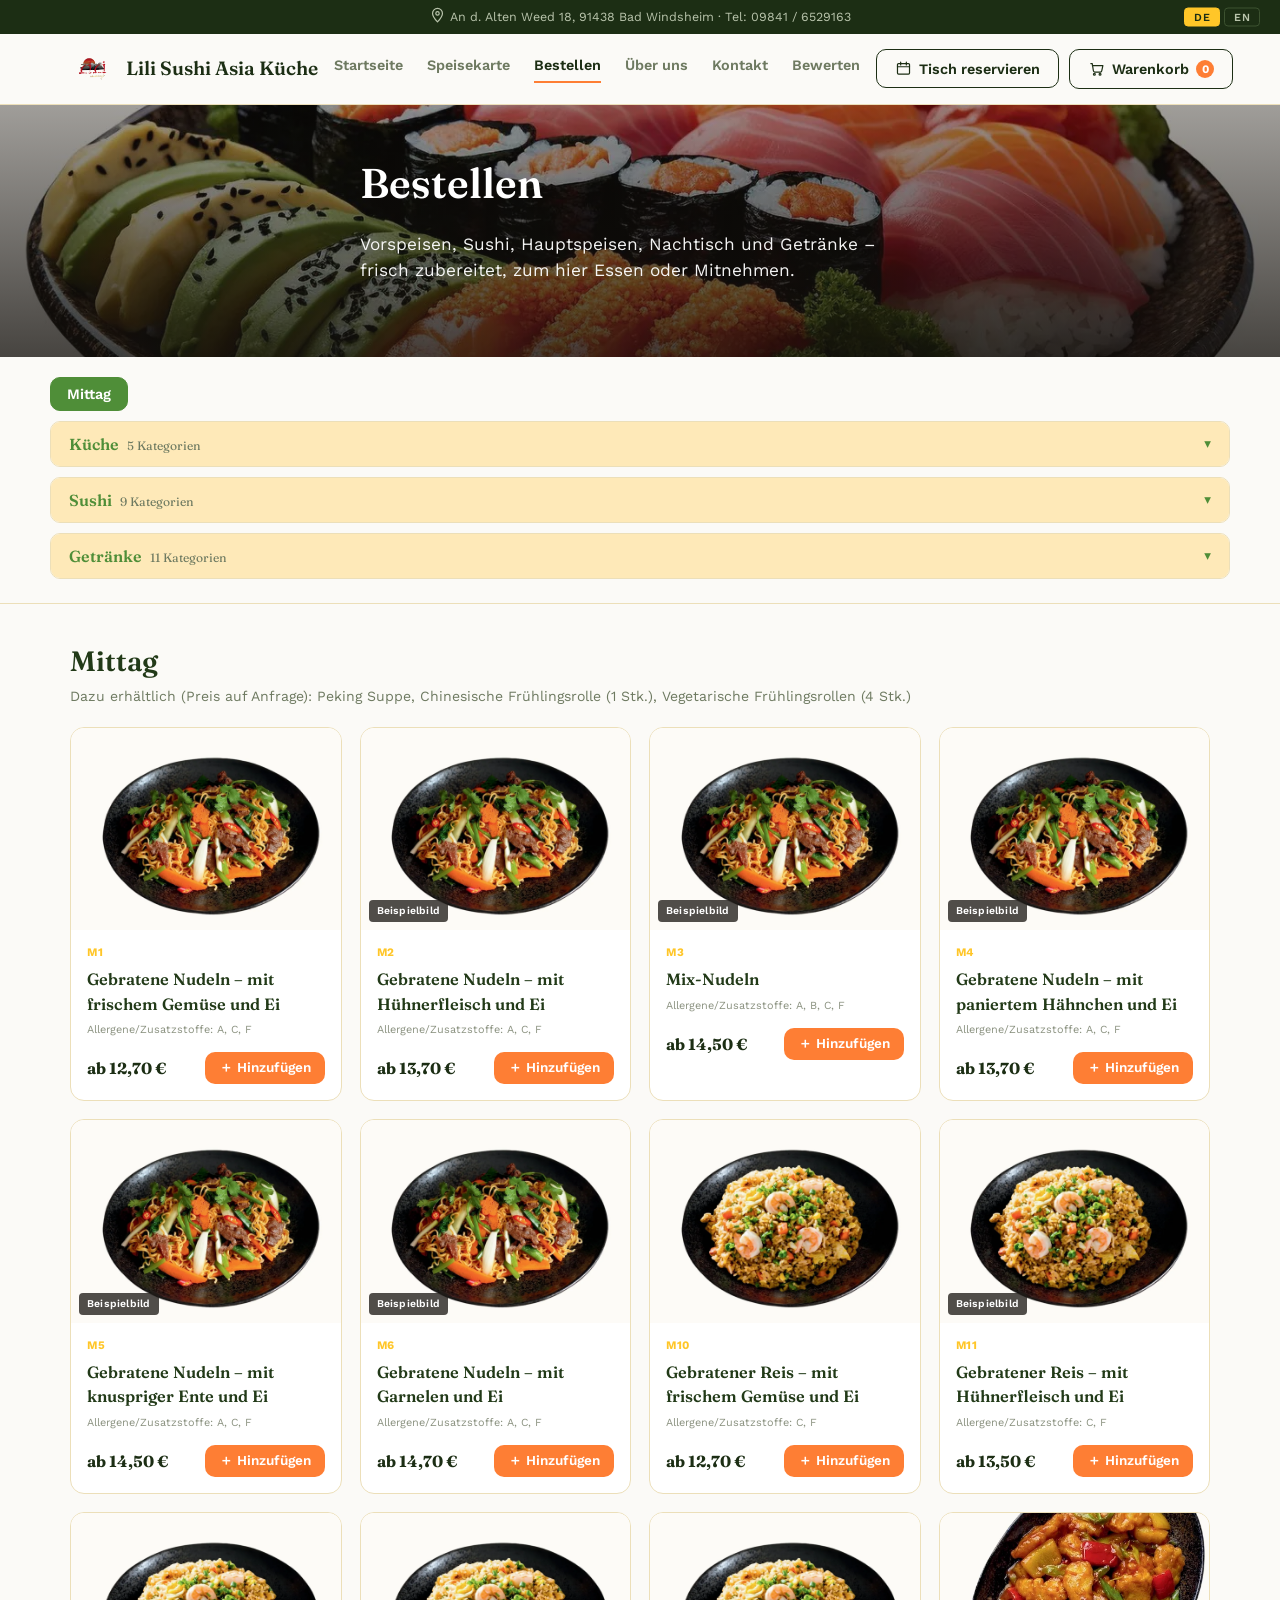
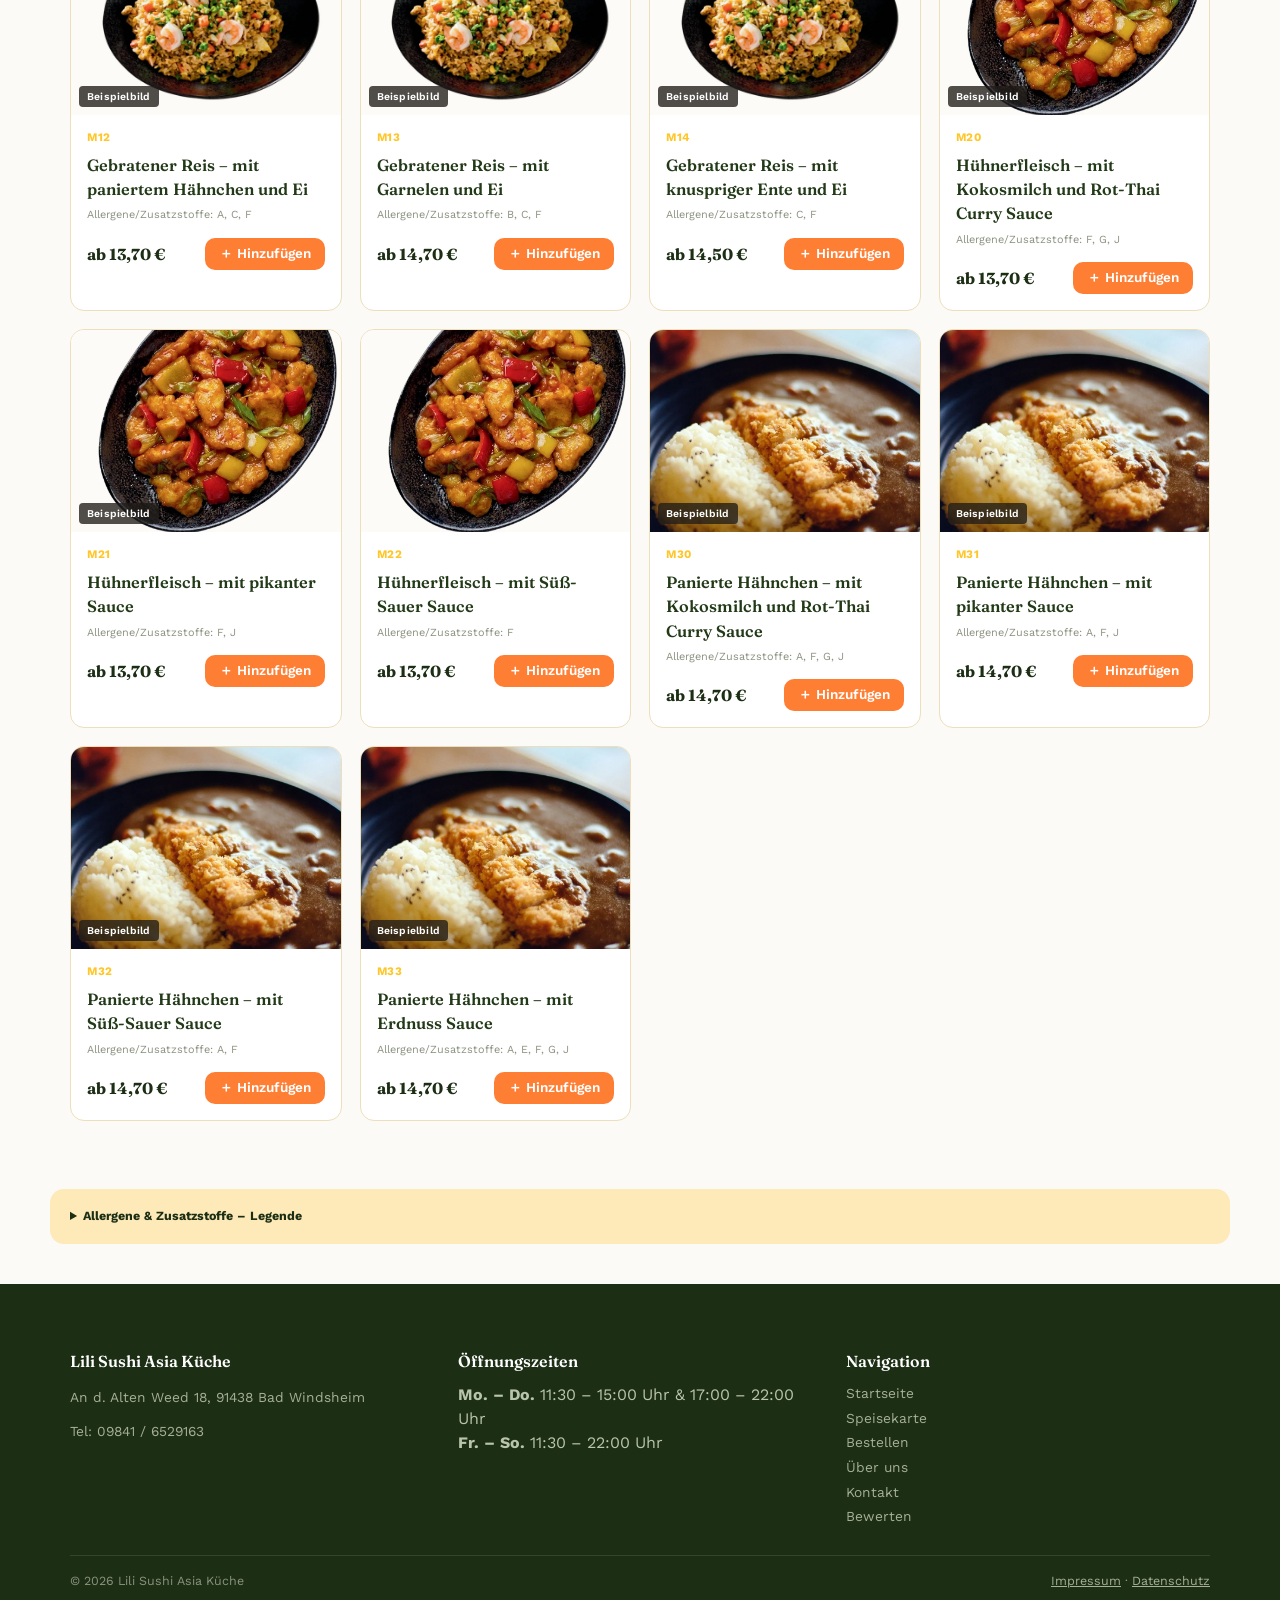
==== bestellen.html @ 59cfc2b0 "Initial commit: Lili Sushi Asia Kueche website" ====
<!doctype html>
<html lang="de">
<head>
<meta charset="UTF-8">
<meta name="viewport" content="width=device-width, initial-scale=1">
<title>Bestellen – Lili Sushi Asia Küche</title>
<meta name="description" content="Online zum Abholen bestellen bei Lili Sushi Asia Küche in Bad Windsheim – Vorspeisen, Sushi, Hauptspeisen, Getränke und mehr.">
<link rel="icon" href="images/logo.png">
<link rel="stylesheet" href="css/styles.css">
</head>
<body>

<div class="topbar">
  <span><svg class="icon" viewBox="0 0 24 24"><path d="M12 21s7-7.58 7-12A7 7 0 0 0 5 9c0 4.42 7 12 7 12z"/><circle cx="12" cy="9" r="2.4"/></svg> <span data-restaurant-address>An d. Alten Weed 18, 91438 Bad Windsheim</span> · Tel: <span data-restaurant-phone>09841 / 6529163</span></span>
  <span class="lang-switch">
    <button data-lang-switch="de">DE</button>
    <button data-lang-switch="en">EN</button>
  </span>
</div>

<header class="site-header">
  <div class="site-header__inner">
    <a href="index.html" class="brand">
      <img src="images/logo.png" alt="Lili Sushi Asia Küche Logo">
      <span data-restaurant-name>Lili Sushi Asia Küche</span>
    </a>
    <nav class="site-nav">
      <a href="index.html" data-i18n="nav_home">Startseite</a>
      <a href="speisekarte.html" data-i18n="nav_menu">Speisekarte</a>
      <a href="bestellen.html" class="active" data-i18n="order">Bestellen</a>
      <a href="ueber-uns.html" data-i18n="nav_about">Über uns</a>
      <a href="kontakt.html" data-i18n="nav_contact">Kontakt</a>
      <a href="#" data-review-link target="_blank" rel="noopener" data-i18n="nav_reviews">Bewerten</a>
    </nav>
    <div class="header-actions">
      <button class="btn btn-outline" data-open-reservation><span class="label"><svg class="icon" viewBox="0 0 24 24"><rect x="3.5" y="5" width="17" height="15" rx="1.5"/><path d="M3.5 9.5h17M8 3v4M16 3v4"/></svg> </span><span data-i18n="reserve_table">Tisch reservieren</span></button>
      <button class="btn btn-cart" data-open-cart><svg class="icon" viewBox="0 0 24 24"><path d="M4 5h2l1.6 10.2a2 2 0 0 0 2 1.8h7.8a2 2 0 0 0 2-1.6L21 8H6.2"/><circle cx="9" cy="20" r="1.3"/><circle cx="17" cy="20" r="1.3"/></svg> <span class="label" data-i18n="cart">Warenkorb</span> <span class="cart-count">0</span></button>
      <button class="lang-toggle-mobile" id="langToggleMobile" data-lang-toggle aria-label="Sprache wechseln"><span class="lang-toggle-mobile__opt" data-opt="de">DE</span><span class="lang-toggle-mobile__opt" data-opt="en">EN</span></button>
    </div>
  </div>
</header>

<section class="hero" style="min-height:28vh;background-image:url('images/lili-menue/lili-menue-platte.webp');">
  <div class="hero__content" style="padding:36px 20px;">
    <h1 style="font-size:clamp(1.8rem,4vw,2.6rem);" data-i18n="order">Bestellen</h1>
    <p data-i18n="menu_hero_text">Vorspeisen, Sushi, Hauptspeisen, Nachtisch und Getränke – frisch zubereitet, zum hier Essen oder Mitnehmen.</p>
  </div>
</section>

<nav class="category-nav" id="categoryNav"></nav>

<main id="menuMain"></main>

<footer class="site-footer">
  <div class="container">
    <div class="footer-grid">
      <div>
        <h4 data-restaurant-name>Lili Sushi Asia Küche</h4>
        <p data-restaurant-address>An d. Alten Weed 18, 91438 Bad Windsheim</p>
        <p>Tel: <span data-restaurant-phone>09841 / 6529163</span></p>
      </div>
      <div>
        <h4 data-i18n="opening_hours">Öffnungszeiten</h4>
        <div data-opening-hours></div>
      </div>
      <div>
        <h4 data-i18n="navigation">Navigation</h4>
        <a href="index.html" data-i18n="nav_home">Startseite</a>
        <a href="speisekarte.html" data-i18n="nav_menu">Speisekarte</a>
        <a href="bestellen.html" data-i18n="order">Bestellen</a>
        <a href="ueber-uns.html" data-i18n="nav_about">Über uns</a>
        <a href="kontakt.html" data-i18n="nav_contact">Kontakt</a>
        <a href="#" data-review-link target="_blank" rel="noopener" data-i18n="nav_reviews">Bewerten</a>
      </div>
    </div>
    <div class="footer-bottom">
      <span>© 2026 Lili Sushi Asia Küche</span>
      <span>
        <a href="impressum.html" data-i18n="legal_notice">Impressum</a> · <a href="datenschutz.html" data-i18n="privacy_policy">Datenschutz</a>
      </span>
    </div>
  </div>
</footer>

<!-- Variation modal -->
<div class="overlay" id="variationOverlay">
  <div class="modal">
    <button class="close-x" id="closeVariationBtn">✕</button>
    <h3 id="variationTitle"></h3>
    <div class="sub" id="variationSub"></div>
    <div class="field-group">
      <label data-i18n="please_choose">Bitte auswählen</label>
      <div class="option-list" id="variationList"></div>
    </div>
    <div class="modal-actions">
      <button class="btn btn-cta" id="confirmVariationBtn" style="width:100%;" data-i18n="confirm_add_to_cart">Zum Warenkorb hinzufügen</button>
    </div>
  </div>
</div>

<!-- Cart drawer -->
<div class="drawer-overlay" id="drawerOverlay"></div>
<aside class="cart-drawer" id="cartDrawer">
  <div class="cart-drawer__header">
    <h3 data-i18n="cart">Warenkorb</h3>
    <button class="close-x" id="closeCartBtn" style="position:static;">✕</button>
  </div>
  <div class="cart-drawer__items" id="cartItems"></div>
  <div class="cart-drawer__footer">
    <div class="cart-total"><span data-i18n="total">Gesamt</span><span id="cartTotal">0,00 €</span></div>
    <button class="btn btn-cta" id="checkoutBtn" style="width:100%;" disabled data-i18n="order">Bestellen</button>
  </div>
</aside>

<!-- Order modal -->
<div class="overlay" id="orderOverlay">
  <div class="modal">
    <button class="close-x" id="closeOrderBtn">✕</button>
    <h3 data-i18n="order_modal_title">Bestellung abschließen</h3>
    <div class="sub" id="orderModalSub"></div>
    <form id="orderForm">
      <div class="field-group">
        <label for="orderName" data-i18n="label_name">Name</label>
        <input type="text" id="orderName" required>
      </div>
      <div class="field-group">
        <label for="orderPhone" data-i18n="label_phone">Telefonnummer</label>
        <input type="tel" id="orderPhone" required>
      </div>
      <div class="field-group">
        <label for="orderPickupTime" data-i18n="label_pickup_time">Abholzeit</label>
        <input type="time" id="orderPickupTime" required>
      </div>
      <div class="modal-actions">
        <button type="submit" class="btn btn-cta" style="width:100%;" data-i18n="send_whatsapp">Absenden</button>
      </div>
    </form>
  </div>
</div>

<!-- Reservation modal -->
<div class="overlay" id="reservationOverlay">
  <div class="modal">
    <button class="close-x" id="closeReservationBtn">✕</button>
    <h3 data-i18n="reservation_modal_title">Tisch reservieren</h3>
    <div class="sub" id="reservationModalSub"></div>
    <form id="reservationForm">
      <div class="field-group">
        <label for="resName" data-i18n="label_name">Name</label>
        <input type="text" id="resName" required>
      </div>
      <div class="field-group">
        <label for="resPhone" data-i18n="label_phone">Telefonnummer</label>
        <input type="tel" id="resPhone" required>
      </div>
      <div class="field-group">
        <label for="resDate" data-i18n="label_date">Datum</label>
        <input type="date" id="resDate" required>
      </div>
      <div class="field-group">
        <label for="resTime" data-i18n="label_time">Uhrzeit</label>
        <input type="time" id="resTime" required>
      </div>
      <div class="field-group">
        <label for="resPax" data-i18n="label_pax">Anzahl Personen</label>
        <input type="number" id="resPax" min="1" max="30" required>
      </div>
      <div class="field-group">
        <label for="resNotes" data-i18n="label_notes">Anmerkung (optional)</label>
        <textarea id="resNotes"></textarea>
      </div>
      <div class="modal-actions">
        <button type="submit" class="btn btn-cta" style="width:100%;" data-i18n="send_whatsapp">Absenden</button>
      </div>
    </form>
  </div>
</div>

<!-- Result modal (success or error after sending) -->
<div class="overlay" id="confirmOverlay">
  <div class="modal confirm-modal">
    <button class="close-x" id="closeConfirmBtn">✕</button>
    <div class="confirm-modal__icon" id="confirmIcon">✓</div>
    <h3 id="confirmTitle"></h3>
    <div class="confirm-modal__details" id="confirmDetails"></div>
    <div class="confirm-modal__note" id="confirmNote" data-i18n="confirm_pending_note">Noch nicht abgeschlossen.</div>
    <div class="modal-actions" style="flex-direction:column;">
      <button id="confirmRetryBtn" class="btn btn-cta" style="display:none;" data-i18n="retry_button">Erneut versuchen</button>
      <button id="confirmOkBtn" class="btn btn-outline" data-i18n="ok_button">OK</button>
    </div>
  </div>
</div>

<div class="toast" id="toast"></div>

<script type="module" src="js/app.js"></script>
</body>
</html>
---- css/styles.css ----
@import url('../assets/fonts/fonts-face.css');

:root {
  /* Japanese Sushi palette: Evergreen, Crusta, Neon Gold, Lemon Sherbet,
     Extreme White, Charity Pink (used sparingly, one accent spot). */
  --paper: #FBFAF7;
  --paper-dim: #FEE9B8;
  --ink: #1C2E14;
  --ink-soft: #33501F;
  --moss: #4F8E38;
  --moss-dark: #3A6B29;
  --ember: #FE7E34;
  --ember-dark: #E2621B;
  --gold: #FFC628;
  --pink: #F485AD;
  --text: #223A18;
  --text-light: #6E7A61;
  --card-bg: #FFFFFF;
  --border: #ECDFB9;
  --radius: 14px;
  --radius-sm: 10px;
}

* { box-sizing: border-box; }
html { scroll-behavior: smooth; }
body {
  margin: 0;
  background: var(--paper);
  color: var(--text);
  font-family: 'Work Sans', system-ui, sans-serif;
  line-height: 1.5;
}
h1, h2, h3, .display {
  font-family: 'Fraunces', Georgia, serif;
  font-weight: 600;
  font-optical-sizing: auto;
  margin: 0;
  text-wrap: balance;
}
img { max-width: 100%; display: block; }
button { font-family: inherit; cursor: pointer; }
a { color: inherit; }

.container { max-width: 1180px; margin: 0 auto; padding: 0 20px; }

/* ---------- Top info bar ---------- */
.topbar {
  background: var(--ink);
  color: #B9C4AC;
  font-size: 0.78rem;
  padding: 7px 20px;
  display: flex;
  align-items: center;
  justify-content: center;
  gap: 16px;
  flex-wrap: wrap;
  position: relative;
}
.topbar a { color: #DCE6D1; text-decoration: none; border-bottom: 1px solid rgba(220,230,209,.35); }
.lang-switch { display: flex; gap: 4px; position: absolute; right: 20px; top: 50%; transform: translateY(-50%); }
.lang-switch button {
  border: 1px solid #3C5230;
  background: transparent;
  color: #B9C4AC;
  font-size: 0.68rem;
  font-weight: 600;
  letter-spacing: .04em;
  padding: 2px 9px;
  border-radius: 4px;
  cursor: pointer;
}
.lang-switch button.active { background: var(--gold); color: var(--ink); border-color: var(--gold); }
@media (max-width: 640px) {
  .topbar { justify-content: center; }
  .lang-switch { display: none; }
}

.lang-toggle-mobile {
  display: none;
  border: 1.5px solid var(--ink); background: transparent;
  padding: 3px; border-radius: var(--radius-sm);
  cursor: pointer; gap: 2px;
}
.lang-toggle-mobile__opt {
  font-size: 0.66rem; font-weight: 700; letter-spacing: .02em;
  color: var(--text-light); padding: 3px 7px; border-radius: 5px;
}
.lang-toggle-mobile__opt.is-active { background: var(--gold); color: var(--ink); }
@media (max-width: 640px) {
  .lang-toggle-mobile { display: inline-flex; align-items: center; }
}

/* ---------- Header ---------- */
.site-header {
  position: sticky;
  top: 0;
  z-index: 40;
  background: var(--paper);
  border-bottom: 1px solid var(--border);
}
.site-header__inner {
  display: flex;
  align-items: center;
  justify-content: space-between;
  padding: 12px 20px;
  max-width: 1180px;
  margin: 0 auto;
  gap: 16px;
}
.brand { display: flex; align-items: center; gap: 10px; text-decoration: none; flex-shrink: 0; }
.brand img { height: 46px; width: auto; }
.brand span { font-family: 'Fraunces', serif; font-weight: 600; font-size: 1.2rem; color: var(--ink); }
.site-nav { display: flex; gap: 24px; flex: 1; justify-content: center; }
.site-nav a {
  text-decoration: none;
  font-size: 0.9rem;
  font-weight: 600;
  color: var(--text-light);
  padding-bottom: 4px;
  border-bottom: 2px solid transparent;
  white-space: nowrap;
}
.site-nav a:hover { color: var(--ink); }
.site-nav a.active { color: var(--ink); border-bottom-color: var(--ember); }
.header-actions { display: flex; gap: 10px; align-items: center; flex-shrink: 0; }

@media (max-width: 900px) {
  .site-nav { display: none; }
}

.icon { width: 17px; height: 17px; flex-shrink: 0; stroke: currentColor; fill: none; stroke-width: 1.7; stroke-linecap: round; stroke-linejoin: round; vertical-align: -3px; }

.btn {
  border: none;
  border-radius: var(--radius-sm);
  padding: 10px 18px;
  font-weight: 600;
  font-size: 0.9rem;
  transition: transform .15s ease, background-color .15s ease;
  display: inline-flex;
  align-items: center;
  gap: 7px;
}
.btn:hover { transform: translateY(-1px); }
.btn-cta { background: var(--ember); color: #fff; }
.btn-cta:hover { background: var(--ember-dark); }
.btn-outline { background: transparent; border: 1.5px solid var(--ink); color: var(--ink); }
.btn-outline:hover { background: var(--ink); color: var(--paper); }
.btn-cart {
  background: transparent;
  border: 1.5px solid var(--ink);
  color: var(--ink);
  position: relative;
}
.btn-cart:hover { background: var(--ink); color: var(--paper); }
.cart-count {
  background: var(--ember);
  color: #fff;
  border-radius: 999px;
  font-size: 0.72rem;
  font-weight: 700;
  min-width: 18px;
  height: 18px;
  display: inline-flex;
  align-items: center;
  justify-content: center;
  padding: 0 4px;
}

/* ---------- Hero ---------- */
.hero {
  position: relative;
  z-index: 0;
  min-height: min(72vh, 680px);
  display: flex;
  align-items: center;
  color: #fff;
  background-size: cover;
  background-position: center;
  overflow: hidden;
}
.hero::before {
  content: "";
  position: absolute; inset: 0;
  background: linear-gradient(180deg, rgba(20,17,13,.4), rgba(20,17,13,.78));
}
.hero__video {
  position: absolute; inset: 0; z-index: -1;
  width: 100%; height: 100%; object-fit: cover;
  opacity: 0;
  transition: opacity .6s ease;
}
.hero.is-video-active .hero__video { opacity: 1; }
.hero__video-hint {
  position: absolute; z-index: 1; right: 20px; bottom: 20px;
  display: flex; align-items: center; gap: 7px;
  background: rgba(255,255,255,.12); backdrop-filter: blur(6px);
  border: 1px solid rgba(255,255,255,.35); border-radius: 999px;
  padding: 7px 14px; font-size: 0.8rem; font-weight: 600; color: #fff;
  opacity: .9; animation: heroHintPulse 2.6s ease-in-out infinite;
  transition: opacity .3s ease;
}
.hero.is-video-active .hero__video-hint { opacity: 0; }
@keyframes heroHintPulse {
  0%, 100% { transform: scale(1); }
  50% { transform: scale(1.05); }
}
@media (max-width: 700px) {
  .hero__video-hint { display: none; }
}
.hero__content { position: relative; z-index: 1; padding: 60px 20px; max-width: 1180px; margin: 0 auto; }
.hero__content h1 { font-size: clamp(2.1rem, 5vw, 3.6rem); margin-bottom: 14px; font-weight: 600; }
.hero__content p { font-size: 1.08rem; max-width: 560px; margin-bottom: 26px; opacity: .95; }
.hero__actions { display: flex; gap: 12px; flex-wrap: wrap; }

/* ---------- Category nav ---------- */
.category-nav {
  background: var(--paper);
  border-bottom: 1px solid var(--border);
  padding: 20px 20px 24px;
}
.category-nav__inner { max-width: 1180px; margin: 0 auto; display: flex; flex-direction: column; gap: 10px; }
.category-nav__standalone-row { display: flex; flex-wrap: wrap; gap: 8px; }
.category-nav__group {
  border: 1px solid var(--border);
  border-radius: var(--radius-sm);
  background: var(--card-bg);
  overflow: hidden;
}
.category-nav__group-header {
  width: 100%;
  display: flex;
  align-items: center;
  justify-content: space-between;
  gap: 10px;
  border: none;
  background: var(--paper-dim);
  padding: 12px 18px;
  cursor: pointer;
  text-align: left;
}
.category-nav__group-header:hover { background: #FADDA0; }
.category-nav__group-label {
  font-family: 'Fraunces', serif;
  font-weight: 600;
  font-size: 1rem;
  color: var(--moss);
}
.category-nav__group-count { font-size: 0.76rem; color: var(--text-light); font-weight: 400; margin-left: 8px; }
.category-nav__group-chevron {
  color: var(--moss);
  transition: transform .25s ease;
  flex-shrink: 0;
}
.category-nav__group.open .category-nav__group-chevron { transform: rotate(180deg); }
.category-nav__group-tabs-wrap {
  max-height: 0;
  overflow: hidden;
  transition: max-height .3s ease;
}
.category-nav__group-tabs {
  display: flex;
  flex-wrap: wrap;
  gap: 8px;
  padding: 14px 18px;
}
.category-tab {
  border: 1.5px solid var(--border);
  background: var(--card-bg);
  padding: 8px 16px;
  border-radius: var(--radius-sm);
  font-weight: 600;
  font-size: 0.9rem;
  color: var(--text-light);
  flex-shrink: 0;
}
.category-tab:hover { border-color: var(--moss); color: var(--moss); }
.category-tab.active { background: var(--moss); border-color: var(--moss); color: #fff; }

/* ---------- Menu ---------- */
.menu-section { padding: 36px 0 8px; }
.menu-section__title { font-size: 1.75rem; margin-bottom: 4px; font-weight: 600; }
.menu-section__note { color: var(--text-light); font-size: 0.88rem; margin-bottom: 20px; }
.menu-grid {
  display: grid;
  grid-template-columns: repeat(auto-fill, minmax(260px, 1fr));
  gap: 18px;
  padding-bottom: 40px;
}
.item-card {
  background: var(--card-bg);
  border: 1px solid var(--border);
  border-radius: var(--radius);
  overflow: hidden;
  display: flex;
  flex-direction: column;
  transition: border-color .15s ease;
}
.item-card:hover { border-color: var(--gold); }
.item-card__img { position: relative; aspect-ratio: 4/3; overflow: hidden; background: var(--paper-dim); }
.item-card__img img { width: 100%; height: 100%; object-fit: cover; }
.item-card__img-badge {
  position: absolute; bottom: 8px; left: 8px;
  background: rgba(33,29,25,.78); color: #fff;
  font-size: 0.65rem; font-weight: 600;
  padding: 3px 8px; border-radius: 4px;
  letter-spacing: .02em;
}
.item-card__body { padding: 14px 16px 16px; display: flex; flex-direction: column; gap: 6px; flex: 1; }
.item-card__code { font-size: 0.72rem; color: var(--gold); font-weight: 700; letter-spacing: .05em; }
.item-card__name { font-weight: 600; font-size: 1.02rem; font-family: 'Fraunces', serif; }
.item-card__name-en { font-size: 0.82rem; color: var(--text-light); font-weight: 400; }
.item-card__desc { font-size: 0.82rem; color: var(--text-light); flex: 1; }
.item-card__allergens { font-size: 0.68rem; color: #8B9280; }
.item-card__footer { display: flex; align-items: center; justify-content: space-between; margin-top: 8px; }
.item-card__price { font-weight: 700; color: var(--ink); font-family: 'Fraunces', serif; }
.add-btn {
  background: var(--ember);
  color: #fff;
  border-radius: var(--radius-sm);
  padding: 7px 14px;
  font-size: 0.85rem;
  font-weight: 600;
  border: none;
}
.add-btn:hover { background: var(--ember-dark); }

/* ---------- Modal (variation / reservation) ---------- */
.overlay {
  position: fixed; inset: 0;
  background: rgba(33,29,25,.55);
  display: none;
  align-items: center;
  justify-content: center;
  z-index: 100;
  padding: 16px;
}
.overlay.open { display: flex; }
.modal {
  background: var(--paper);
  border-radius: var(--radius);
  max-width: 460px;
  width: 100%;
  max-height: 88vh;
  overflow-y: auto;
  padding: 24px;
  position: relative;
}
.modal h3 { font-size: 1.3rem; margin-bottom: 4px; font-weight: 600; }
.modal .sub { color: var(--text-light); font-size: 0.85rem; margin-bottom: 18px; }
.modal .sub a { color: var(--moss); font-weight: 600; }
.field-group { margin-bottom: 16px; }
.field-group label { display: block; font-weight: 600; font-size: 0.85rem; margin-bottom: 8px; color: var(--ink); }
.option-list { display: flex; flex-direction: column; gap: 8px; }
.option-row {
  display: flex; align-items: center; justify-content: space-between;
  border: 1.5px solid var(--border); border-radius: var(--radius-sm); padding: 10px 12px;
  cursor: pointer; font-size: 0.9rem;
}
.option-row.selected { border-color: var(--moss); background: #EAF3E2; }
.option-row input { accent-color: var(--moss); }
input[type="text"], input[type="tel"], input[type="date"], input[type="time"], input[type="number"], textarea {
  width: 100%; padding: 10px 12px; border: 1.5px solid var(--border); border-radius: var(--radius-sm);
  font-family: inherit; font-size: 0.9rem; background: #fff; color: var(--text);
}
textarea { resize: vertical; min-height: 70px; }
.modal-actions { display: flex; gap: 10px; margin-top: 18px; }
.modal-actions .btn { flex: 1; text-align: center; justify-content: center; }
.close-x {
  position: absolute; top: 14px; right: 14px; background: none; border: none;
  font-size: 1.3rem; color: var(--text-light); line-height: 1;
}

.confirm-modal { text-align: center; }
.confirm-modal__icon {
  width: 54px; height: 54px; border-radius: 50%;
  background: #E6F2DE; color: var(--moss-dark);
  display: flex; align-items: center; justify-content: center;
  font-size: 1.5rem; font-weight: 700;
  margin: 0 auto 16px;
}
.overlay.is-error .confirm-modal__icon { background: #FDE8D5; color: var(--ember-dark); }
.confirm-modal h3 { font-size: 1.25rem; margin-bottom: 6px; font-weight: 600; }
.confirm-modal__details { color: var(--text-light); font-size: 0.9rem; margin-bottom: 16px; }
.confirm-modal__note { font-size: 0.8rem; color: var(--ember-dark); background: #FDE8D5; border-radius: var(--radius-sm); padding: 10px 14px; margin-bottom: 18px; }

/* ---------- Cart drawer ---------- */
.drawer-overlay {
  position: fixed; inset: 0; background: rgba(33,29,25,.55);
  display: none; z-index: 90;
}
.drawer-overlay.open { display: block; }
.cart-drawer {
  position: fixed; top: 0; right: 0; bottom: 0;
  width: min(400px, 100%);
  background: var(--paper);
  transform: translateX(100%);
  transition: transform .25s ease;
  z-index: 95;
  display: flex; flex-direction: column;
}
.cart-drawer.open { transform: translateX(0); }
.cart-drawer__header { display: flex; align-items: center; justify-content: space-between; padding: 18px 20px; border-bottom: 1px solid var(--border); }
.cart-drawer__header h3 { font-weight: 600; }
.cart-drawer__items { flex: 1; overflow-y: auto; padding: 12px 20px; }
.cart-line { display: flex; gap: 10px; padding: 12px 0; border-bottom: 1px solid var(--border); }
.cart-line__info { flex: 1; }
.cart-line__name { font-weight: 600; font-size: 0.92rem; }
.cart-line__variant { font-size: 0.78rem; color: var(--text-light); }
.cart-line__controls { display: flex; align-items: center; gap: 8px; margin-top: 6px; }
.qty-btn {
  width: 24px; height: 24px; border-radius: 50%; border: 1px solid var(--border);
  background: #fff; display: flex; align-items: center; justify-content: center; font-weight: 700;
}
.cart-line__price { font-weight: 700; white-space: nowrap; font-family: 'Fraunces', serif; }
.cart-line__remove { color: var(--ember); font-size: 0.76rem; background: none; border: none; padding: 0; margin-top: 6px; }
.cart-drawer__footer { padding: 16px 20px 22px; border-top: 1px solid var(--border); }
.cart-total { display: flex; justify-content: space-between; font-weight: 700; font-size: 1.1rem; margin-bottom: 14px; font-family: 'Fraunces', serif; }
.empty-cart { color: var(--text-light); text-align: center; padding: 40px 10px; font-size: 0.9rem; }

/* ---------- Toast ---------- */
.toast {
  position: fixed; bottom: 24px; left: 50%; transform: translateX(-50%) translateY(20px);
  background: var(--ink); color: var(--paper); padding: 14px 22px; border-radius: var(--radius-sm);
  font-size: 0.9rem; opacity: 0; transition: all .25s ease; z-index: 200; pointer-events: none;
  max-width: 90vw; text-align: center;
}
.toast.show { opacity: 1; transform: translateX(-50%) translateY(0); }

/* ---------- Footer / legal ---------- */
.site-footer { background: var(--ink); color: #B9C4AC; padding: 44px 0 24px; margin-top: 40px; }
.footer-grid { display: grid; grid-template-columns: repeat(auto-fit, minmax(200px,1fr)); gap: 24px; margin-bottom: 24px; }
.footer-grid h4 { color: #fff; font-family: 'Fraunces', serif; font-weight: 600; margin-bottom: 10px; }
.footer-grid p, .footer-grid a { font-size: 0.86rem; color: #A6AF97; text-decoration: none; display: block; margin-bottom: 4px; }
.footer-grid a:hover { color: var(--gold); }
.footer-bottom { border-top: 1px solid #33452A; padding-top: 16px; font-size: 0.78rem; color: #8B9280; display: flex; gap: 16px; flex-wrap: wrap; justify-content: space-between; }
.footer-bottom a { color: #A6AF97; }

.legal-page { max-width: 760px; margin: 0 auto; padding: 60px 20px 80px; }
.legal-page h1 { font-size: 2rem; margin-bottom: 20px; font-weight: 600; }
.legal-page h2 { font-size: 1.1rem; margin: 28px 0 8px; font-family: 'Work Sans', sans-serif; font-weight: 600; }
.legal-page p, .legal-page li { font-size: 0.94rem; color: var(--text); }
.legal-page a { color: var(--moss); }

.allergen-legend { font-size: 0.78rem; color: var(--text-light); background: var(--paper-dim); border-radius: var(--radius); padding: 18px 20px; margin: 20px auto 40px; }
.allergen-legend summary { cursor: pointer; font-weight: 700; color: var(--ink); }
.allergen-legend .legend-grid { display: grid; grid-template-columns: repeat(auto-fill, minmax(200px,1fr)); gap: 4px; margin-top: 12px; }

@media (max-width: 640px) {
  .brand span { display: none; }
  .header-actions .btn span.label { display: none; }
}

/* ---------- Home page sections ---------- */
.eyebrow {
  font-family: 'Work Sans', sans-serif;
  font-size: 0.78rem;
  font-weight: 700;
  letter-spacing: .1em;
  text-transform: uppercase;
  color: var(--moss);
  margin-bottom: 8px;
  display: inline-flex;
  align-items: center;
  gap: 8px;
}
.eyebrow::before { content: ""; width: 14px; height: 1.5px; background: var(--gold); display: inline-block; }

.about-preview { padding: 60px 0; }
.about-preview__grid { display: grid; grid-template-columns: 1fr 1fr; gap: 48px; align-items: center; }
.about-preview__grid img { width: 100%; border-radius: var(--radius); display: block; }
.about-preview__grid h2 { font-size: 2rem; margin-bottom: 16px; font-weight: 600; }
.about-preview__grid p { color: var(--text-light); margin-bottom: 20px; }
@media (max-width: 800px) {
  .about-preview__grid { grid-template-columns: 1fr; }
}

.featured-dishes { padding: 20px 0 60px; }
.featured-dishes__layout { display: grid; grid-template-columns: 1fr 300px; gap: 36px; align-items: start; }
.featured-dishes__main { text-align: center; }
.featured-dishes__main .menu-grid { text-align: left; margin-top: 28px; }
@media (max-width: 900px) {
  .featured-dishes__layout { grid-template-columns: 1fr; }
}

/* ---------- Sushi tanzt (playful hover mascots, compact sidebar) ---------- */
.sushi-dance {
  position: relative;
  padding: 22px 16px;
  background: var(--paper-dim);
  background-image: radial-gradient(var(--border) 1.4px, transparent 1.4px);
  background-size: 20px 20px;
  border-radius: var(--radius);
  text-align: center;
}
.sushi-dance__intro { position: relative; z-index: 2; }
.sushi-dance__intro h3 { font-size: 1.2rem; color: var(--ember); margin: 4px 0 6px; font-weight: 600; }
.sushi-dance__intro p { color: var(--text-light); font-size: 0.8rem; margin: 0; }
.sushi-dance__stage {
  position: relative;
  z-index: 1;
  display: flex;
  flex-wrap: wrap;
  justify-content: center;
  gap: 8px 4px;
  margin-top: 14px;
}
.sushi-dance__item {
  display: flex;
  flex-direction: column;
  align-items: center;
  gap: 4px;
  flex: 0 0 auto;
  width: 82px;
}
.sushi-dance__img {
  width: 68px; height: 68px;
  object-fit: contain;
  cursor: pointer;
  animation: sushiFloat 3.2s ease-in-out infinite;
  transition: transform .35s cubic-bezier(.34, 1.56, .64, 1);
}
.sushi-dance__item:hover .sushi-dance__img { transform: scale(1.16); }
.sushi-dance__label {
  font-size: 0.68rem; font-weight: 600; color: var(--text);
  line-height: 1.3; text-align: center;
  opacity: 0; transform: translateY(4px);
  transition: opacity .2s ease, transform .2s ease;
}
.sushi-dance__item:hover .sushi-dance__label { opacity: 1; transform: translateY(0); }
.sushi-dance__price-link {
  color: var(--ember); font-weight: 700;
  text-decoration: underline; text-decoration-color: transparent;
  transition: text-decoration-color .15s ease;
}
.sushi-dance__price-link:hover { text-decoration-color: var(--ember); }
@keyframes sushiFloat {
  0%, 100% { transform: translateY(0); }
  50% { transform: translateY(-7px); }
}
@media (prefers-reduced-motion: reduce) {
  .sushi-dance__img { animation: none; }
}

.highlight-strip { background: var(--moss-dark); color: #E4E7DF; padding: 52px 20px; }
.highlight-strip__grid { max-width: 1180px; margin: 0 auto; display: grid; grid-template-columns: repeat(3, 1fr); gap: 32px; text-align: center; }
.highlight-strip__grid h3 { font-size: 1.1rem; margin-bottom: 10px; color: #fff; font-weight: 600; font-family: 'Fraunces', serif; }
.highlight-strip__grid p { font-size: 0.88rem; color: #C4CBBC; margin: 0; }
@media (max-width: 800px) {
  .highlight-strip__grid { grid-template-columns: 1fr; gap: 28px; }
}

.review-cta { padding: 50px 20px; text-align: center; }
.review-cta__card {
  max-width: 480px; margin: 0 auto;
  background: var(--card-bg); border: 1px solid var(--border); border-radius: var(--radius);
  padding: 32px 28px; border-top: 3px solid var(--pink);
}
.review-cta__card h2 { font-size: 1.4rem; margin-bottom: 10px; font-weight: 600; }
.review-cta__card p { color: var(--text-light); margin-bottom: 20px; }

.hours-section { padding: 20px 20px 60px; }
.hours-section__inner { max-width: 640px; margin: 0 auto; text-align: center; }
.hours-section__inner .opening-hours-block { margin: 20px 0 26px; font-size: 1.05rem; font-family: 'Fraunces', serif; }
.hours-section__inner .opening-hours-block div { margin-bottom: 4px; }
.hours-section__actions { display: flex; gap: 12px; justify-content: center; flex-wrap: wrap; }

/* ---------- PDF menu viewer (Speisekarte page) ---------- */
.pdf-viewer { padding: 40px 0 30px; }
.pdf-viewer__intro { text-align: center; margin-bottom: 24px; }
.pdf-viewer__intro h2 { font-size: 1.7rem; margin-bottom: 8px; font-weight: 600; }
.pdf-viewer__intro p { color: var(--text-light); max-width: 480px; margin: 0 auto; }
.pdf-viewer__frame {
  position: relative;
  display: flex;
  align-items: center;
  justify-content: center;
}
.pdf-viewer__carousel {
  --slide-w: clamp(260px, 62vw, 480px);
  display: flex;
  align-items: center;
  overflow-x: auto;
  overflow-y: hidden;
  scroll-snap-type: x mandatory;
  gap: 14px;
  max-width: calc(var(--slide-w) + 24px);
  margin: 0 auto;
  padding-block: 4px;
  scrollbar-width: none;
}
.pdf-viewer__carousel::-webkit-scrollbar { display: none; }
.pdf-viewer__carousel img {
  flex: 0 0 var(--slide-w);
  width: var(--slide-w);
  aspect-ratio: 1385 / 1928;
  scroll-snap-align: center;
  border-radius: var(--radius-sm);
  border: 1px solid var(--border);
  background: #fff;
  box-shadow: 0 10px 30px rgba(33,29,25,.14);
  opacity: 0;
  pointer-events: none;
  transition: opacity .2s ease;
}
.pdf-viewer__carousel img.is-active { opacity: 1; pointer-events: auto; cursor: zoom-in; }
.pdf-viewer__nav-btn {
  position: absolute;
  top: 50%;
  transform: translateY(-50%);
  width: 44px; height: 44px;
  border: none; background: transparent; color: var(--ink);
  display: flex; align-items: center; justify-content: center;
  font-size: 2.1rem; line-height: 1;
  transition: color .15s ease, transform .15s ease;
  z-index: 2;
}
.pdf-viewer__nav-btn:hover { color: var(--ember); transform: translateY(-50%) scale(1.12); }
.pdf-viewer__nav-btn--prev { left: clamp(2px, 3vw, 40px); }
.pdf-viewer__nav-btn--next { right: clamp(2px, 3vw, 40px); }
.pdf-viewer__controls {
  display: flex; align-items: center; justify-content: center;
  margin-top: 14px;
}
.pdf-viewer__indicator { font-family: 'Fraunces', serif; font-size: 0.95rem; color: var(--text-light); min-width: 64px; text-align: center; font-variant-numeric: tabular-nums; }

.pdf-lightbox {
  position: fixed; inset: 0; z-index: 200;
  background: rgba(10,14,7,.92);
  display: flex; align-items: center; justify-content: center;
  padding: 24px;
  opacity: 0; visibility: hidden;
  transition: opacity .2s ease;
}
.pdf-lightbox.is-open { opacity: 1; visibility: visible; }
.pdf-lightbox img {
  max-width: 96vw; max-height: 92vh;
  width: auto; height: auto;
  border-radius: var(--radius-sm);
  box-shadow: 0 12px 40px rgba(0,0,0,.5);
}
.pdf-lightbox__close {
  position: absolute; top: 18px; right: 22px;
  width: 42px; height: 42px; border-radius: 50%;
  border: 1.5px solid rgba(255,255,255,.5); background: rgba(255,255,255,.08);
  color: #fff; font-size: 1.3rem; line-height: 1;
  display: flex; align-items: center; justify-content: center;
}
.pdf-lightbox__close:hover { background: rgba(255,255,255,.18); }
.pdf-lightbox__nav-btn {
  position: absolute; top: 50%; transform: translateY(-50%);
  width: 50px; height: 50px; border: none; background: transparent;
  color: #fff; font-size: 2.4rem; line-height: 1;
  display: flex; align-items: center; justify-content: center;
  transition: color .15s ease, transform .15s ease;
}
.pdf-lightbox__nav-btn:hover { color: var(--gold); transform: translateY(-50%) scale(1.12); }
.pdf-lightbox__nav-btn--prev { left: clamp(4px, 3vw, 32px); }
.pdf-lightbox__nav-btn--next { right: clamp(4px, 3vw, 32px); }

.order-cta { background: var(--paper-dim); padding: 56px 20px; text-align: center; margin-top: 20px; }
.order-cta h2 { font-size: 1.8rem; margin-bottom: 10px; font-weight: 600; }
.order-cta p { color: var(--text-light); max-width: 460px; margin: 0 auto 22px; }

/* ---------- Scroll reveal (homepage section rhythm) ---------- */
.reveal {
  opacity: 0;
  transform: translateY(28px);
  transition: opacity .7s cubic-bezier(.22, .61, .36, 1), transform .7s cubic-bezier(.22, .61, .36, 1);
  transition-delay: var(--reveal-delay, 0s);
}
.reveal.is-visible { opacity: 1; transform: translateY(0); }
.reveal-delay-1 { --reveal-delay: .12s; }
.reveal-delay-2 { --reveal-delay: .24s; }
@media (prefers-reduced-motion: reduce) {
  .reveal { opacity: 1; transform: none; transition: none; }
}
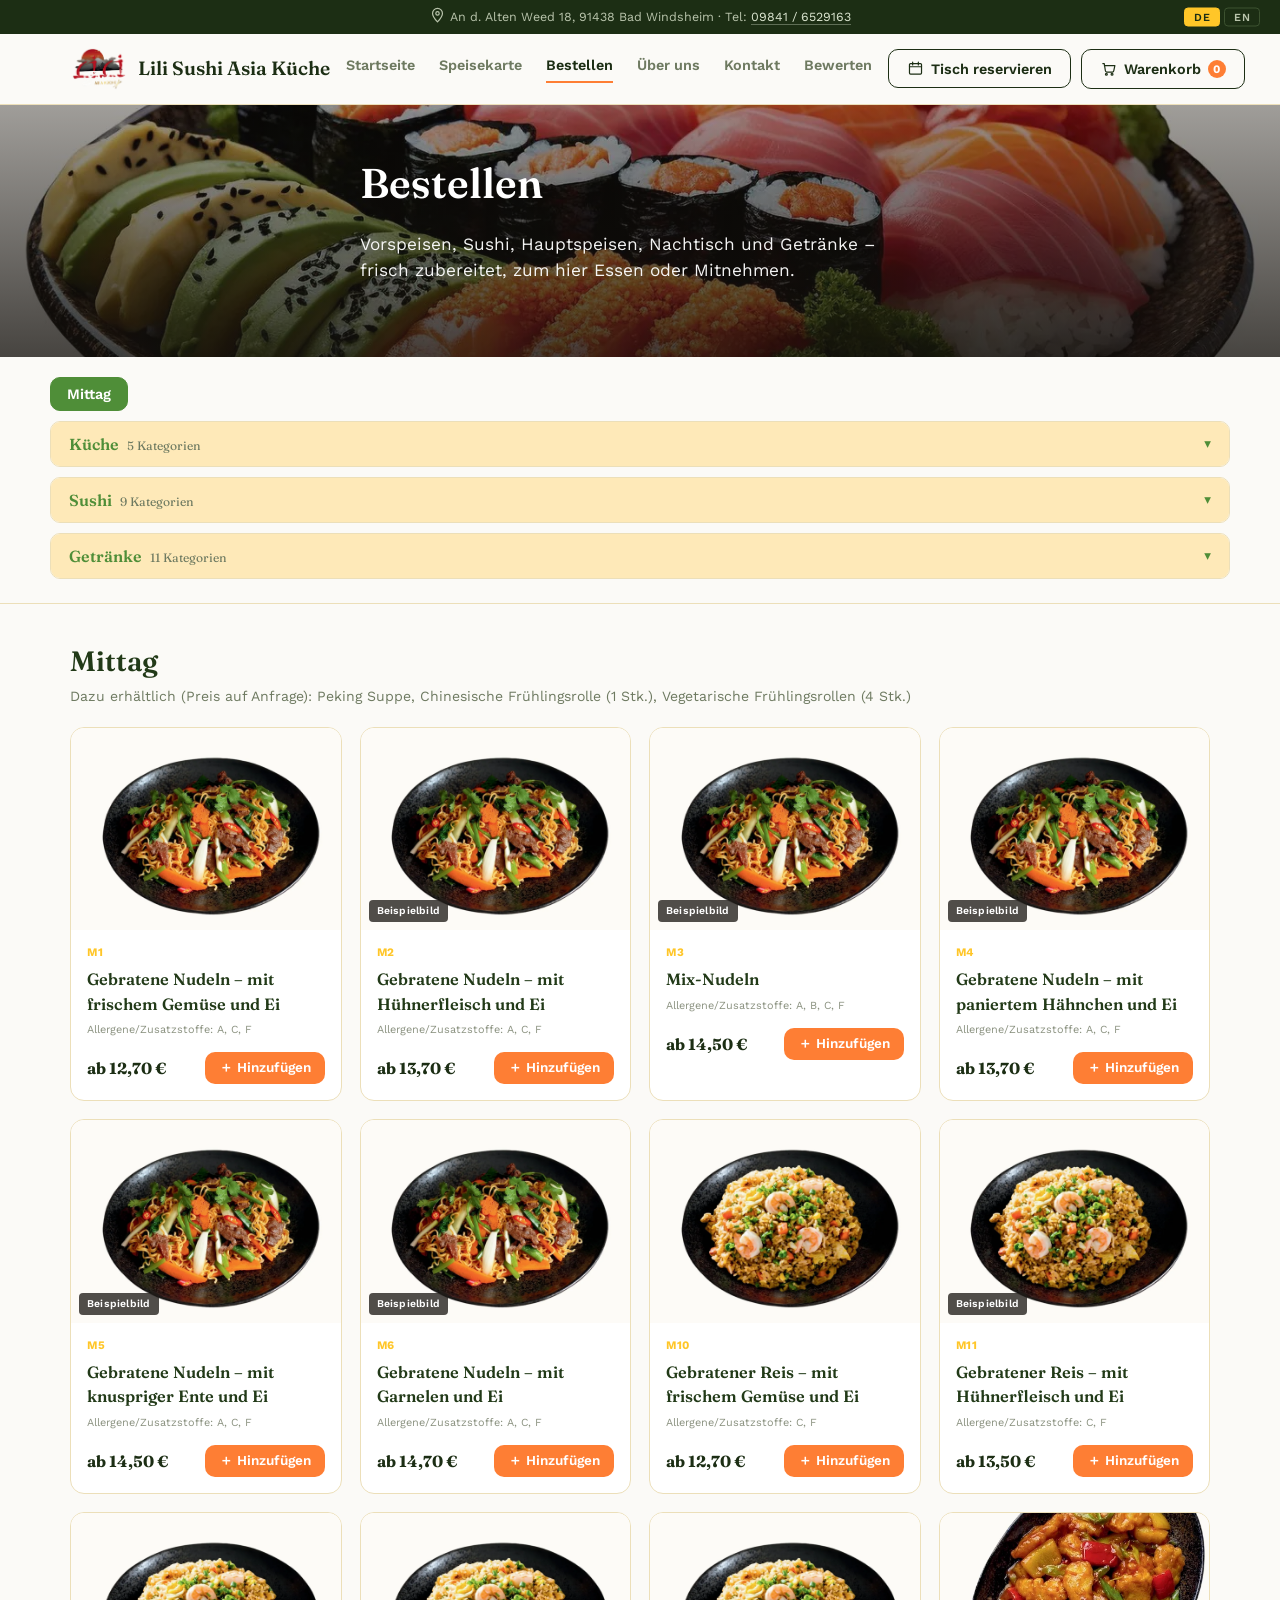
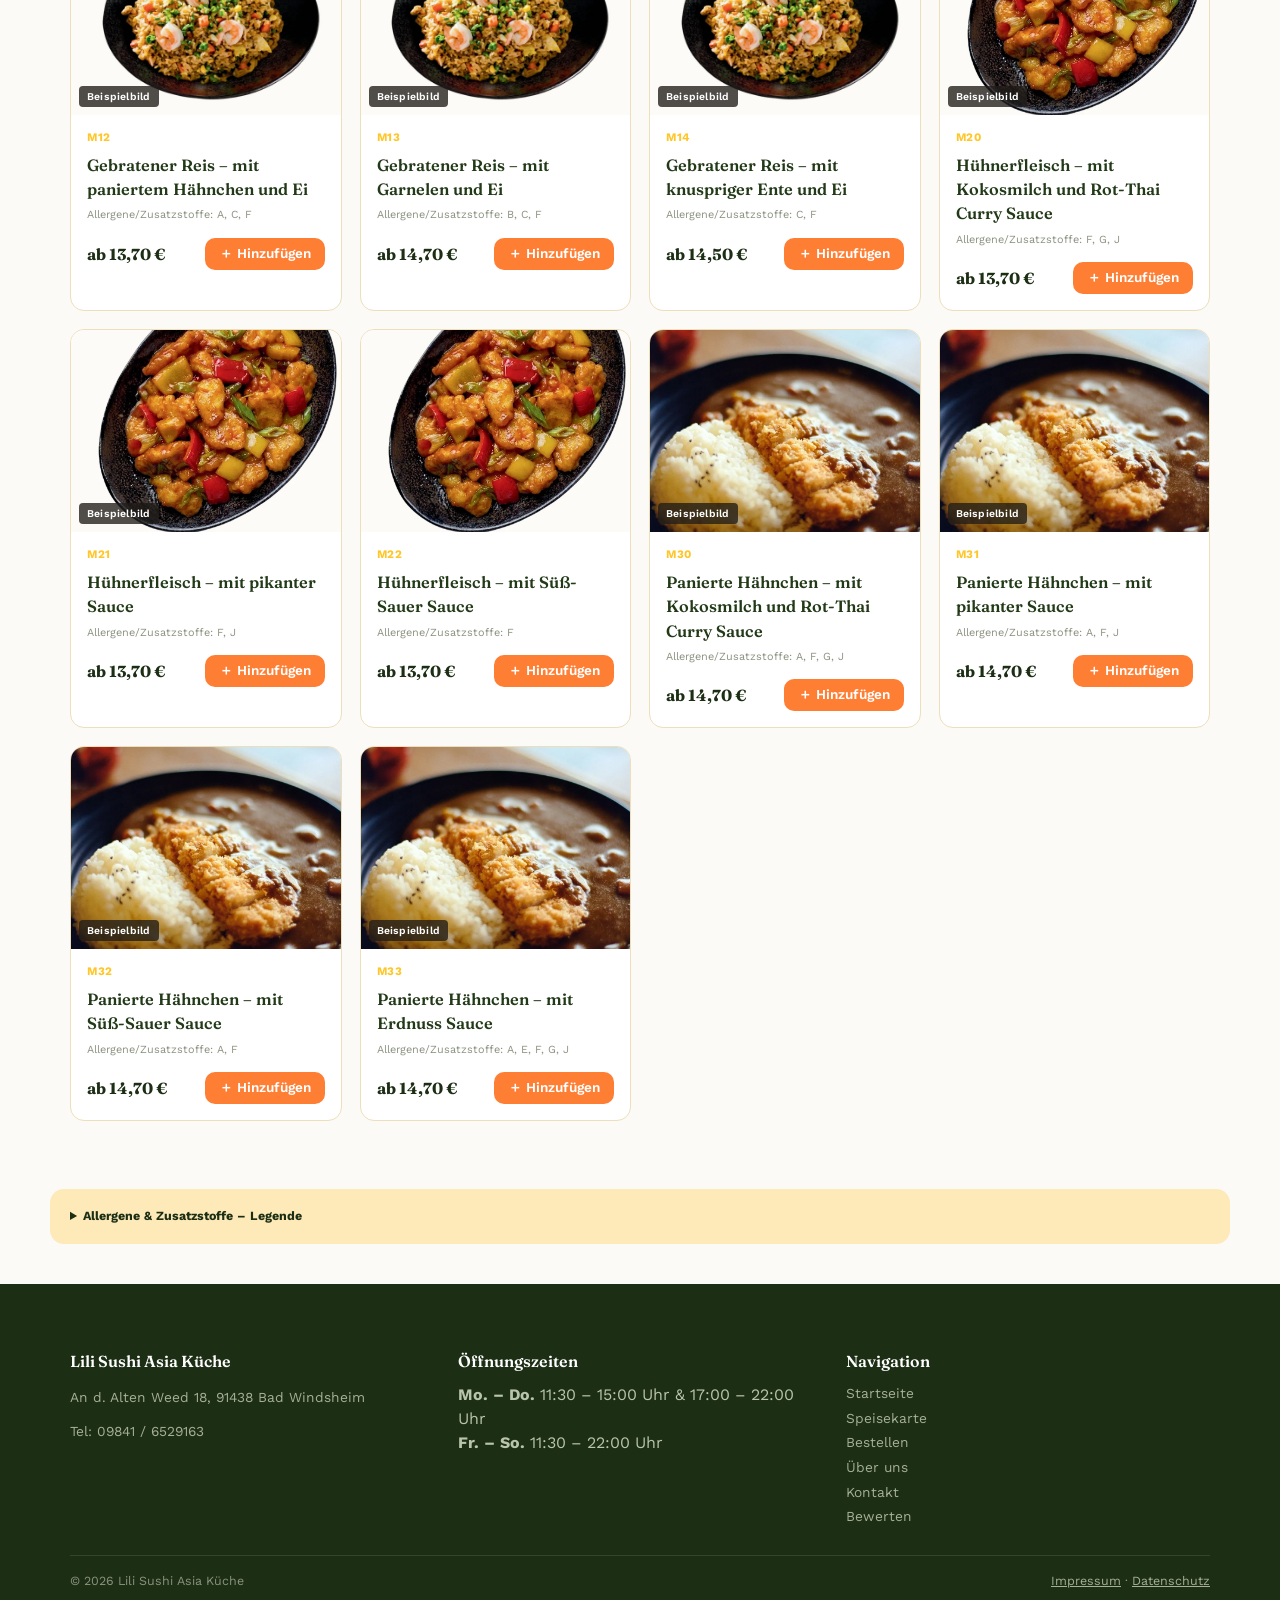
==== commit e1691457: "Crop logo tighter, keep address (drop phone) on mobile topbar for single line" ====
--- a/bestellen.html
+++ b/bestellen.html
@@ -11,7 +11,7 @@
 <body>
 
 <div class="topbar">
-  <span><svg class="icon" viewBox="0 0 24 24"><path d="M12 21s7-7.58 7-12A7 7 0 0 0 5 9c0 4.42 7 12 7 12z"/><circle cx="12" cy="9" r="2.4"/></svg> <span data-restaurant-address>An d. Alten Weed 18, 91438 Bad Windsheim</span> · Tel: <span data-restaurant-phone>09841 / 6529163</span></span>
+  <span><svg class="icon" viewBox="0 0 24 24"><path d="M12 21s7-7.58 7-12A7 7 0 0 0 5 9c0 4.42 7 12 7 12z"/><circle cx="12" cy="9" r="2.4"/></svg> <span data-restaurant-address>An d. Alten Weed 18, 91438 Bad Windsheim</span><span class="topbar__sep"> · Tel: </span><a class="topbar__phone" href="tel:+4998416529163" data-restaurant-phone>09841 / 6529163</a></span>
   <span class="lang-switch">
     <button data-lang-switch="de">DE</button>
     <button data-lang-switch="en">EN</button>
--- a/css/styles.css
+++ b/css/styles.css
@@ -71,8 +71,9 @@
 }
 .lang-switch button.active { background: var(--gold); color: var(--ink); border-color: var(--gold); }
 @media (max-width: 640px) {
-  .topbar { justify-content: center; }
+  .topbar { justify-content: center; white-space: nowrap; }
   .lang-switch { display: none; }
+  .topbar__sep, .topbar__phone { display: none; }
 }
 
 .lang-toggle-mobile {
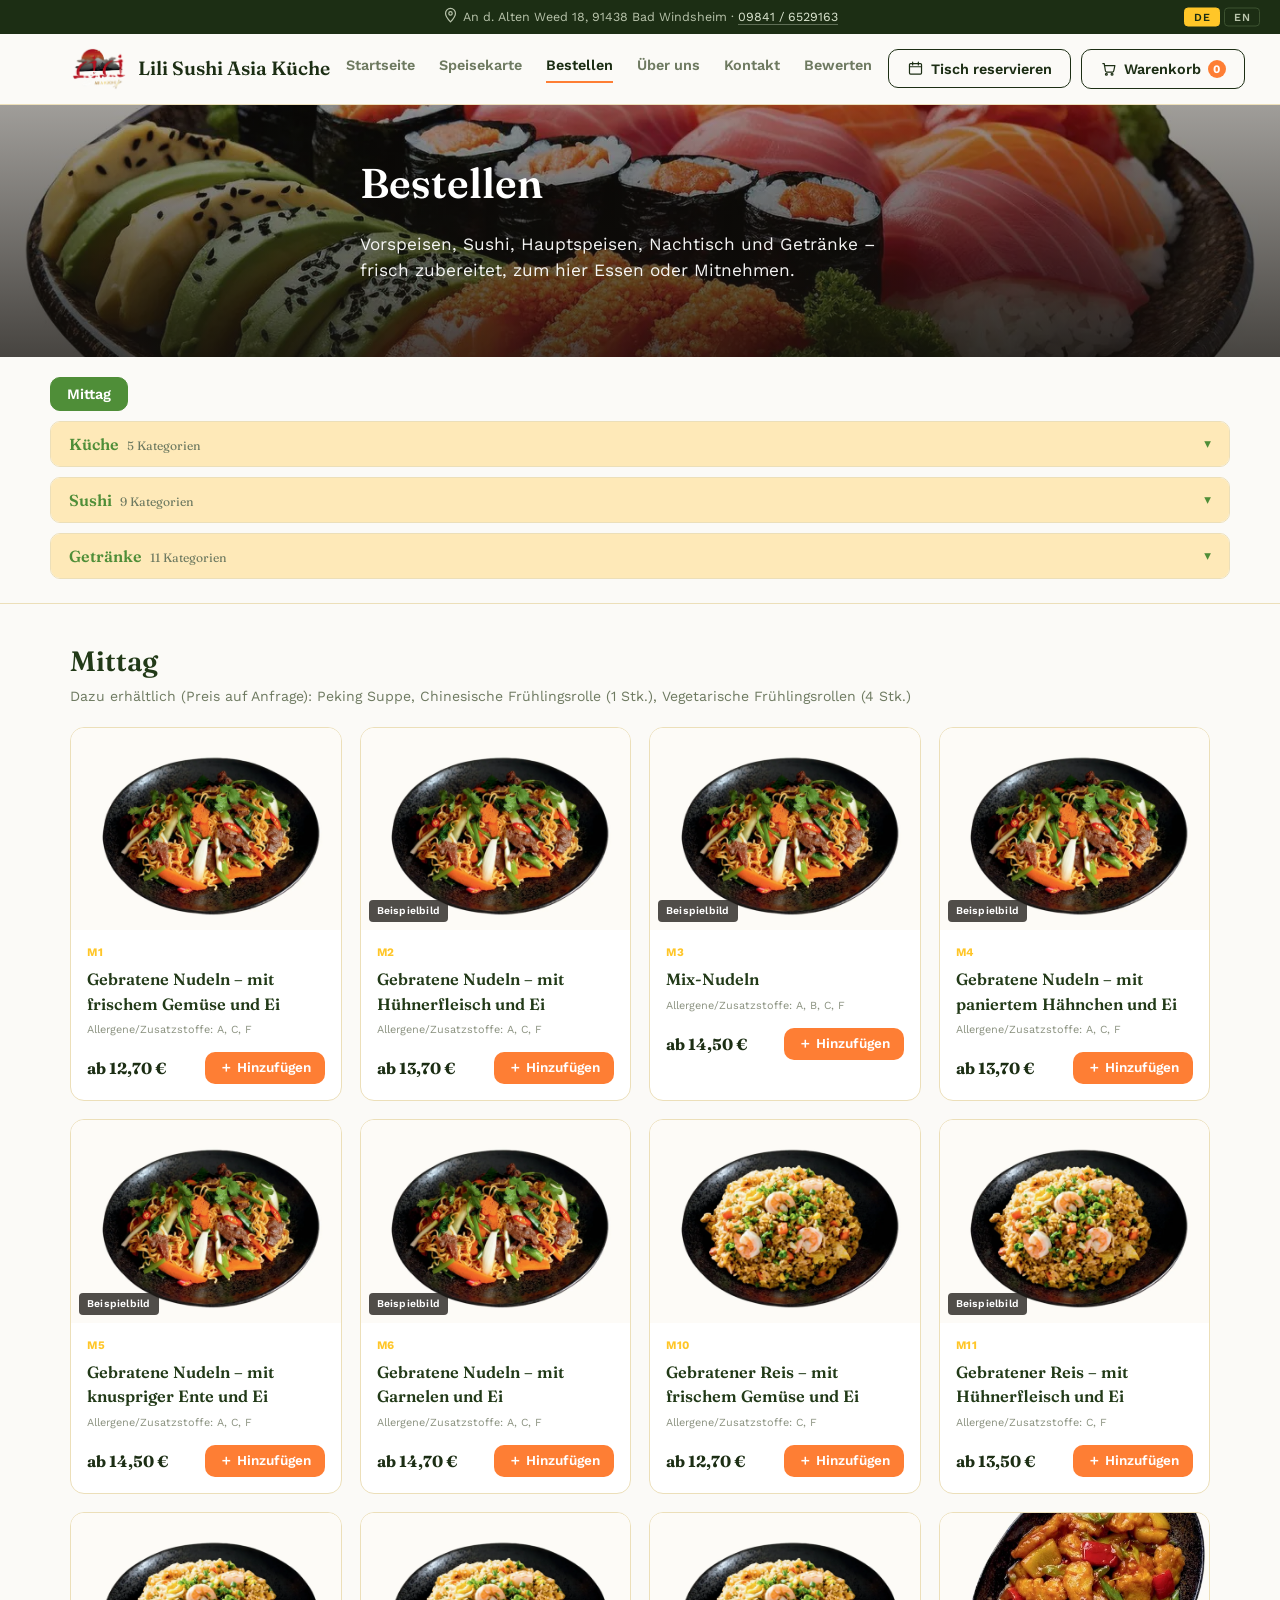
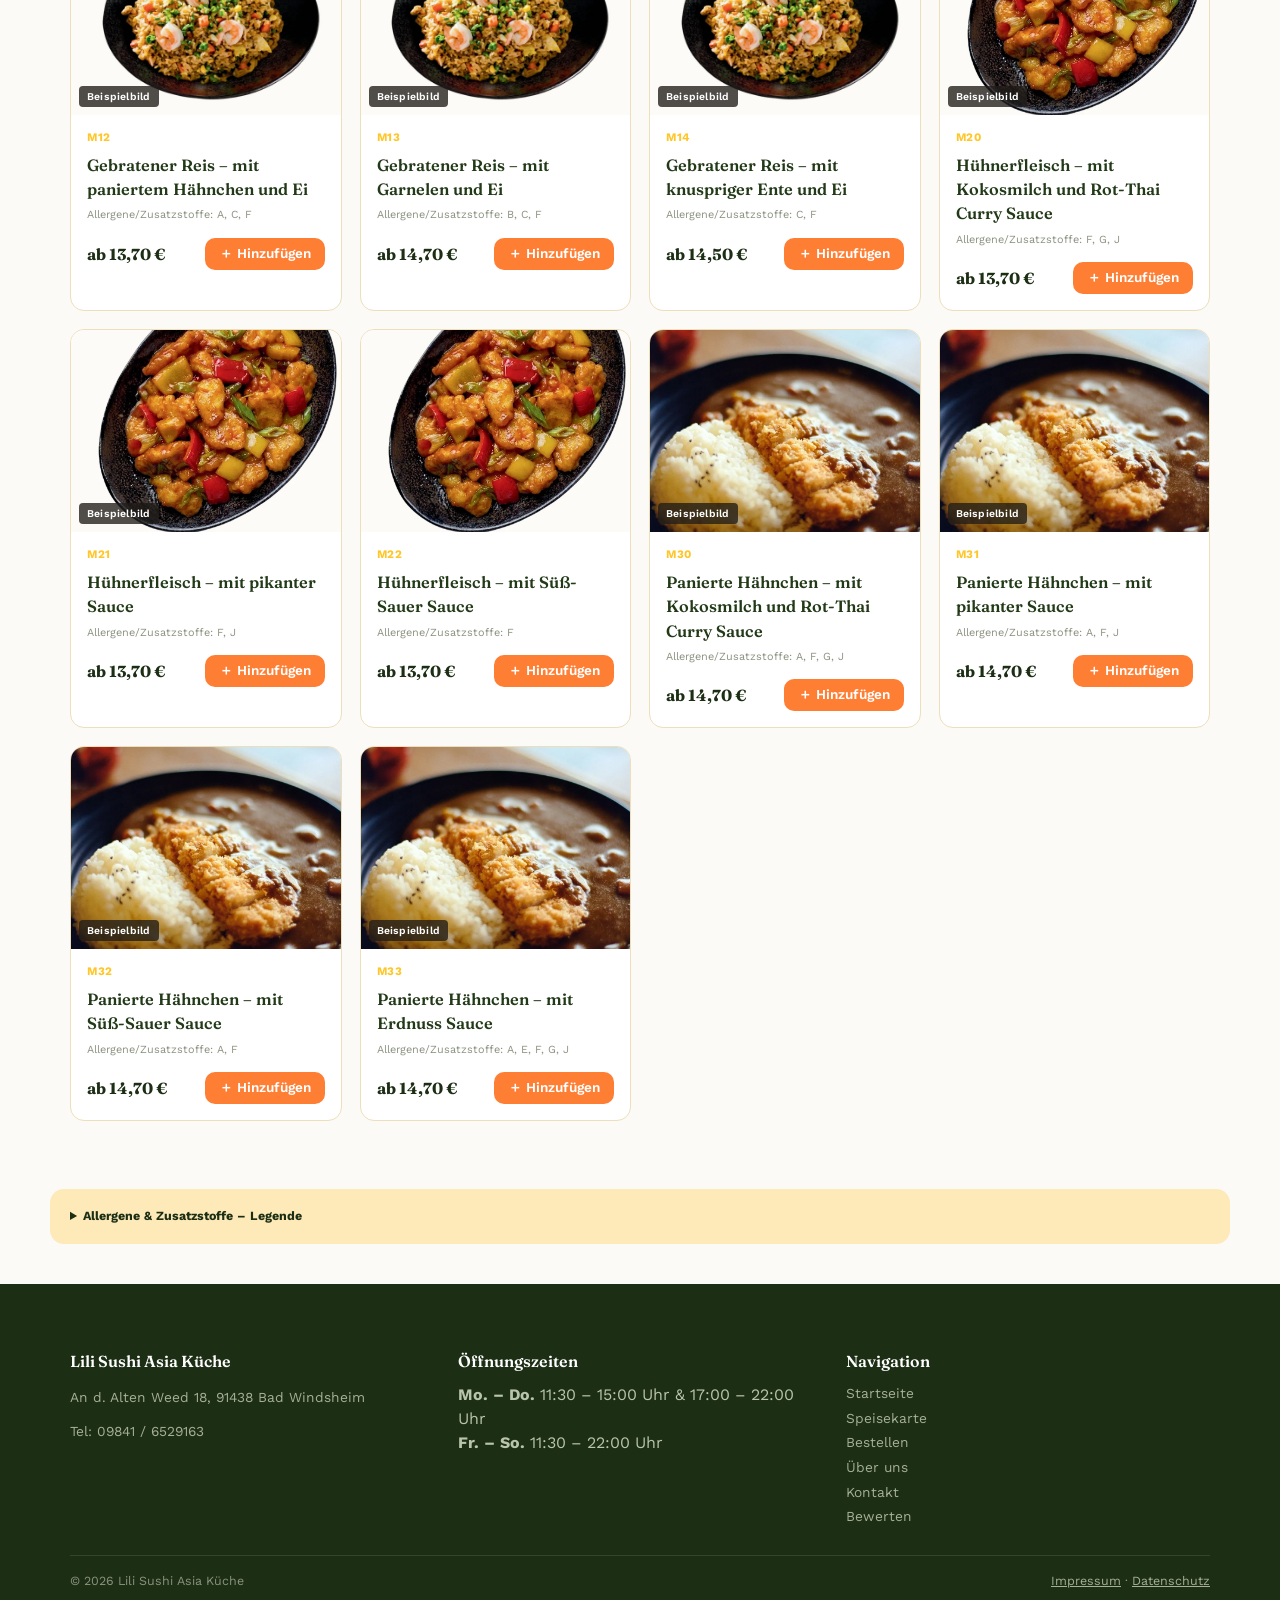
==== commit fde12726: "Shorten topbar text on mobile: drop 'Tel:' label, smaller font" ====
--- a/bestellen.html
+++ b/bestellen.html
@@ -11,7 +11,7 @@
 <body>
 
 <div class="topbar">
-  <span><svg class="icon" viewBox="0 0 24 24"><path d="M12 21s7-7.58 7-12A7 7 0 0 0 5 9c0 4.42 7 12 7 12z"/><circle cx="12" cy="9" r="2.4"/></svg> <span data-restaurant-address>An d. Alten Weed 18, 91438 Bad Windsheim</span><span class="topbar__sep"> · Tel: </span><a class="topbar__phone" href="tel:+4998416529163" data-restaurant-phone>09841 / 6529163</a></span>
+  <span><svg class="icon" viewBox="0 0 24 24"><path d="M12 21s7-7.58 7-12A7 7 0 0 0 5 9c0 4.42 7 12 7 12z"/><circle cx="12" cy="9" r="2.4"/></svg> <span data-restaurant-address>An d. Alten Weed 18, 91438 Bad Windsheim</span><span class="topbar__sep"> · </span><a class="topbar__phone" href="tel:+4998416529163" data-restaurant-phone>09841 / 6529163</a></span>
   <span class="lang-switch">
     <button data-lang-switch="de">DE</button>
     <button data-lang-switch="en">EN</button>
--- a/css/styles.css
+++ b/css/styles.css
@@ -71,9 +71,8 @@
 }
 .lang-switch button.active { background: var(--gold); color: var(--ink); border-color: var(--gold); }
 @media (max-width: 640px) {
-  .topbar { justify-content: center; white-space: nowrap; }
+  .topbar { justify-content: center; font-size: 0.7rem; gap: 8px; }
   .lang-switch { display: none; }
-  .topbar__sep, .topbar__phone { display: none; }
 }
 
 .lang-toggle-mobile {
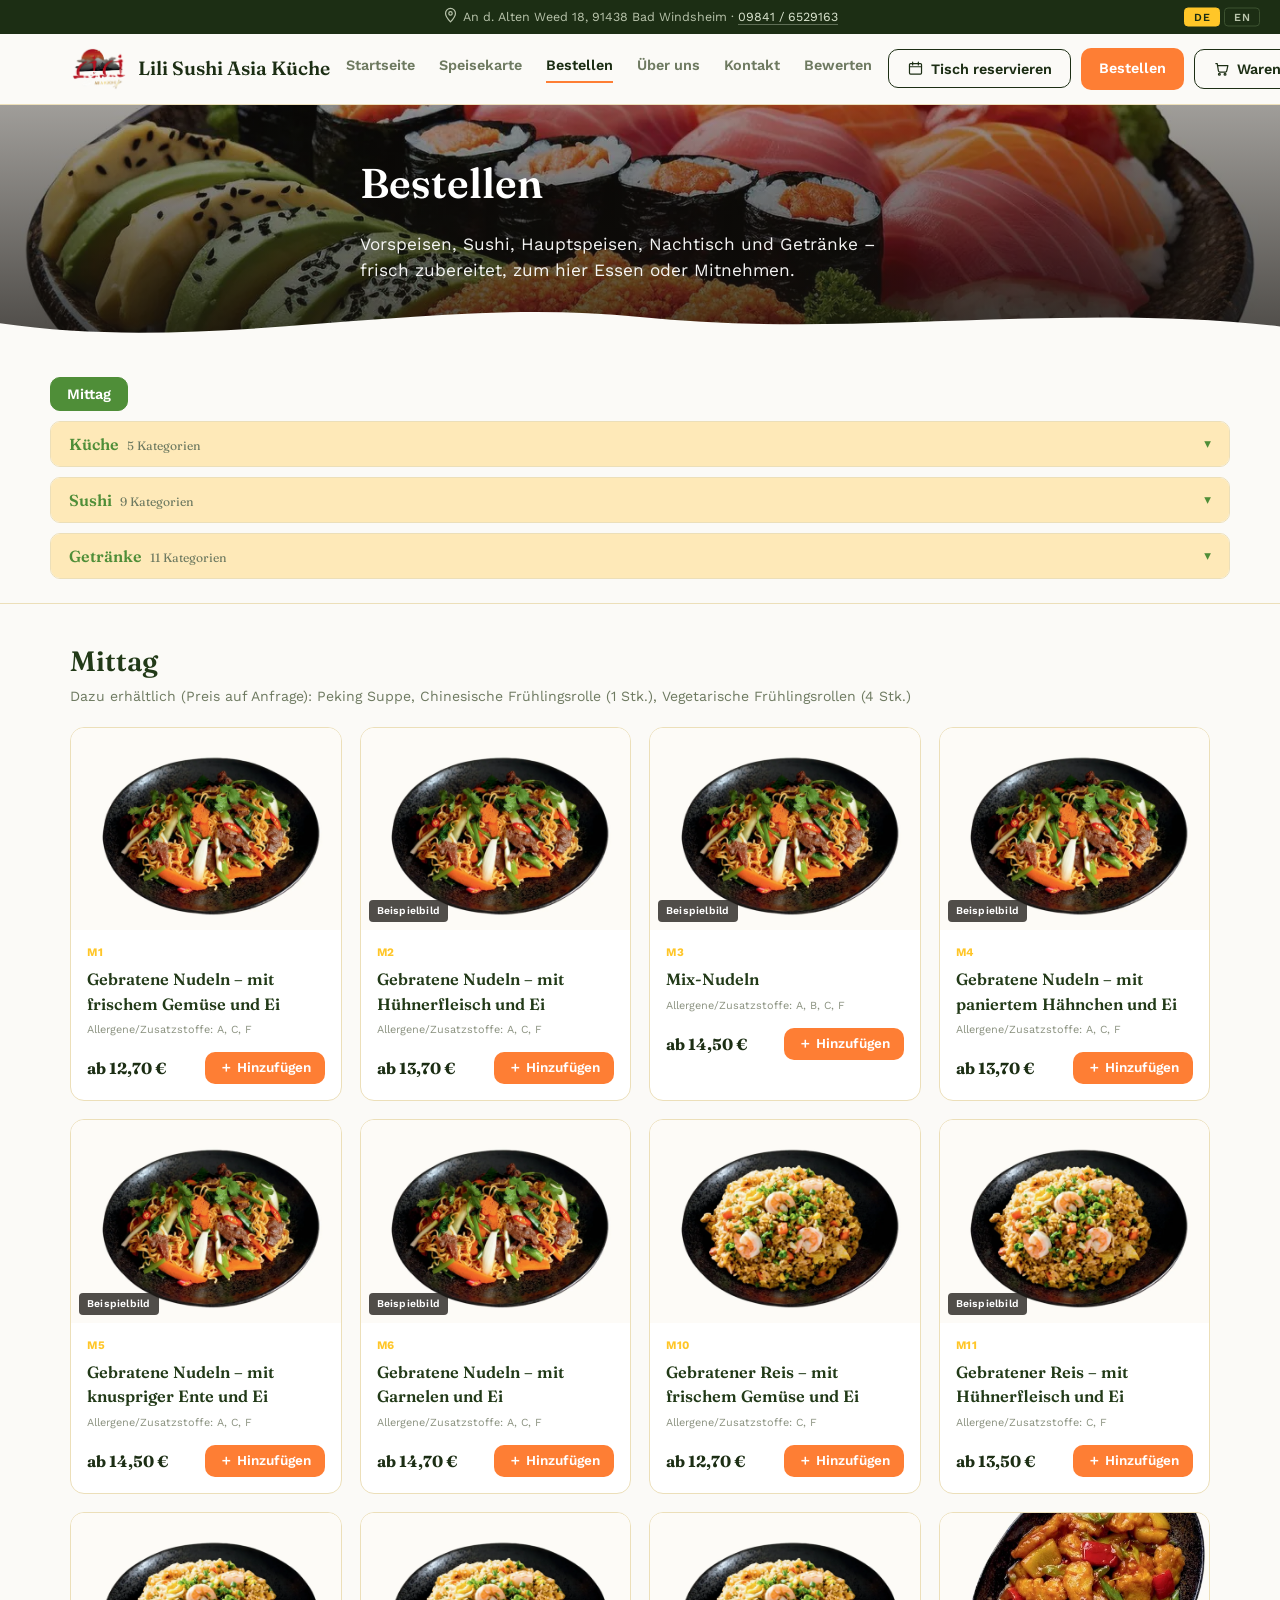
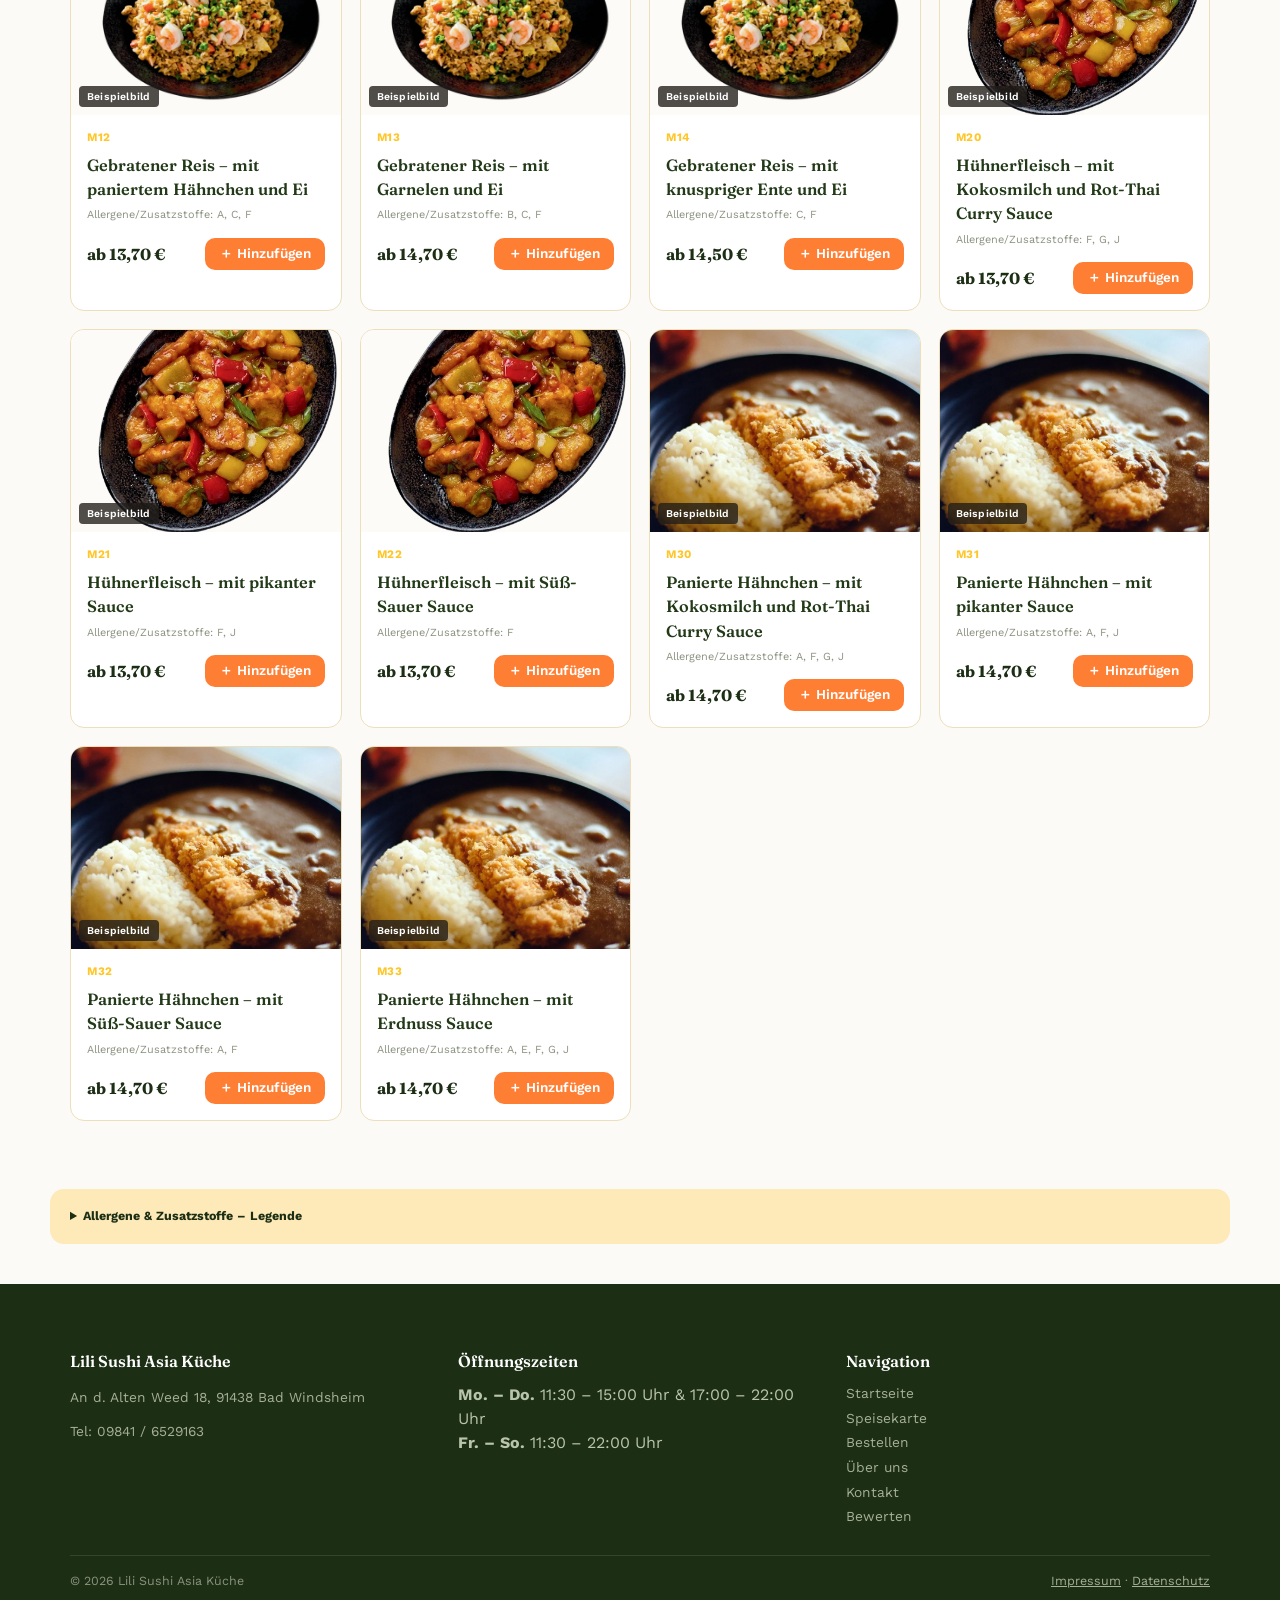
==== commit fcd6d161: "Add persistent Bestellen button to sticky header (always visible while scrolling, next to Warenkorb)" ====
--- a/bestellen.html
+++ b/bestellen.html
@@ -34,6 +34,7 @@
     </nav>
     <div class="header-actions">
       <button class="btn btn-outline" data-open-reservation><span class="label"><svg class="icon" viewBox="0 0 24 24"><rect x="3.5" y="5" width="17" height="15" rx="1.5"/><path d="M3.5 9.5h17M8 3v4M16 3v4"/></svg> </span><span data-i18n="reserve_table">Tisch reservieren</span></button>
+      <a href="bestellen.html" class="btn btn-cta" data-i18n="order">Bestellen</a>
       <button class="btn btn-cart" data-open-cart><svg class="icon" viewBox="0 0 24 24"><path d="M4 5h2l1.6 10.2a2 2 0 0 0 2 1.8h7.8a2 2 0 0 0 2-1.6L21 8H6.2"/><circle cx="9" cy="20" r="1.3"/><circle cx="17" cy="20" r="1.3"/></svg> <span class="label" data-i18n="cart">Warenkorb</span> <span class="cart-count">0</span></button>
       <button class="lang-toggle-mobile" id="langToggleMobile" data-lang-toggle aria-label="Sprache wechseln"><span class="lang-toggle-mobile__opt" data-opt="de">DE</span><span class="lang-toggle-mobile__opt" data-opt="en">EN</span></button>
     </div>
@@ -163,7 +164,7 @@
       </div>
       <div class="field-group">
         <label for="resPax" data-i18n="label_pax">Anzahl Personen</label>
-        <input type="number" id="resPax" min="1" max="30" required>
+        <input type="tel" inputmode="numeric" pattern="[0-9]*" maxlength="2" id="resPax" required>
       </div>
       <div class="field-group">
         <label for="resNotes" data-i18n="label_notes">Anmerkung (optional)</label>
--- a/css/styles.css
+++ b/css/styles.css
@@ -22,9 +22,10 @@
 }
 
 * { box-sizing: border-box; }
-html { scroll-behavior: smooth; }
+html { scroll-behavior: smooth; overflow-x: hidden; }
 body {
   margin: 0;
+  overflow-x: hidden;
   background: var(--paper);
   color: var(--text);
   font-family: 'Work Sans', system-ui, sans-serif;
@@ -136,6 +137,7 @@
   padding: 10px 18px;
   font-weight: 600;
   font-size: 0.9rem;
+  text-decoration: none;
   transition: transform .15s ease, background-color .15s ease;
   display: inline-flex;
   align-items: center;
@@ -184,6 +186,14 @@
   position: absolute; inset: 0;
   background: linear-gradient(180deg, rgba(20,17,13,.4), rgba(20,17,13,.78));
 }
+.hero::after {
+  content: "";
+  position: absolute; left: 0; right: 0; bottom: -1px;
+  height: clamp(46px, 7vh, 84px);
+  background-image: url("data:image/svg+xml;utf8,<svg xmlns='http://www.w3.org/2000/svg' viewBox='0 0 1440 100' preserveAspectRatio='none'><path d='M0,45 C240,95 480,0 720,35 C960,70 1200,10 1440,50 L1440,100 L0,100 Z' fill='%23FBFAF7'/></svg>");
+  background-size: 100% 100%;
+  background-repeat: no-repeat;
+}
 .hero__video {
   position: absolute; inset: 0; z-index: -1;
   width: 100%; height: 100%; object-fit: cover;
@@ -211,7 +221,8 @@
 .hero__content { position: relative; z-index: 1; padding: 60px 20px; max-width: 1180px; margin: 0 auto; }
 .hero__content h1 { font-size: clamp(2.1rem, 5vw, 3.6rem); margin-bottom: 14px; font-weight: 600; }
 .hero__content p { font-size: 1.08rem; max-width: 560px; margin-bottom: 26px; opacity: .95; }
-.hero__actions { display: flex; gap: 12px; flex-wrap: wrap; }
+.hero__actions { display: flex; align-items: center; gap: 12px; flex-wrap: wrap; }
+.hero__actions .btn-outline { color: #fff; border-color: #fff; }
 
 /* ---------- Category nav ---------- */
 .category-nav {
@@ -295,6 +306,11 @@
   display: flex;
   flex-direction: column;
   transition: border-color .15s ease;
+}
+.item-card--highlight { animation: itemHighlightPulse 1.8s ease; }
+@keyframes itemHighlightPulse {
+  0%, 100% { box-shadow: 0 0 0 0 rgba(255, 198, 40, 0); border-color: var(--border); }
+  15%, 60% { box-shadow: 0 0 0 4px rgba(255, 198, 40, .55); border-color: var(--gold); }
 }
 .item-card:hover { border-color: var(--gold); }
 .item-card__img { position: relative; aspect-ratio: 4/3; overflow: hidden; background: var(--paper-dim); }
@@ -360,8 +376,13 @@
 .option-row.selected { border-color: var(--moss); background: #EAF3E2; }
 .option-row input { accent-color: var(--moss); }
 input[type="text"], input[type="tel"], input[type="date"], input[type="time"], input[type="number"], textarea {
-  width: 100%; padding: 10px 12px; border: 1.5px solid var(--border); border-radius: var(--radius-sm);
+  width: 100%; max-width: 100%; min-width: 0; box-sizing: border-box;
+  padding: 10px 12px; border: 1.5px solid var(--border); border-radius: var(--radius-sm);
   font-family: inherit; font-size: 0.9rem; background: #fff; color: var(--text);
+}
+input[type="date"], input[type="time"] {
+  -webkit-appearance: none;
+  appearance: none;
 }
 textarea { resize: vertical; min-height: 70px; }
 .modal-actions { display: flex; gap: 10px; margin-top: 18px; }
@@ -449,6 +470,8 @@
 @media (max-width: 640px) {
   .brand span { display: none; }
   .header-actions .btn span.label { display: none; }
+  .header-actions button[data-open-reservation] span.label { display: inline-flex; }
+  .header-actions button[data-open-reservation] > span:not(.label) { display: none; }
 }
 
 /* ---------- Home page sections ---------- */
@@ -468,11 +491,36 @@
 
 .about-preview { padding: 60px 0; }
 .about-preview__grid { display: grid; grid-template-columns: 1fr 1fr; gap: 48px; align-items: center; }
-.about-preview__grid img { width: 100%; border-radius: var(--radius); display: block; }
+.about-preview__photo {
+  position: relative;
+  border-radius: var(--radius);
+  box-shadow: 0 18px 40px rgba(28,46,20,.18), 0 4px 12px rgba(28,46,20,.1);
+}
+.about-preview__photo::before {
+  content: "";
+  position: absolute; left: 0; right: 0; top: 0;
+  height: clamp(36px, 7vh, 80px);
+  border-radius: var(--radius) var(--radius) 0 0;
+  background: linear-gradient(180deg, var(--paper), transparent);
+  pointer-events: none;
+}
+.about-preview__grid img {
+  width: 100%; display: block;
+  aspect-ratio: 4 / 5; object-fit: cover; object-position: 50% 38%;
+  border-radius: var(--radius);
+}
 .about-preview__grid h2 { font-size: 2rem; margin-bottom: 16px; font-weight: 600; }
 .about-preview__grid p { color: var(--text-light); margin-bottom: 20px; }
 @media (max-width: 800px) {
   .about-preview__grid { grid-template-columns: 1fr; }
+  .about-preview__photo {
+    margin-left: -20px;
+    margin-right: -20px;
+    border-radius: 0;
+    box-shadow: none;
+  }
+  .about-preview__photo::before { border-radius: 0; }
+  .about-preview__grid img { border-radius: 0; aspect-ratio: 4 / 3; }
 }
 
 .featured-dishes { padding: 20px 0 60px; }
@@ -481,6 +529,7 @@
 .featured-dishes__main .menu-grid { text-align: left; margin-top: 28px; }
 @media (max-width: 900px) {
   .featured-dishes__layout { grid-template-columns: 1fr; }
+  .sushi-dance { order: -1; }
 }
 
 /* ---------- Sushi tanzt (playful hover mascots, compact sidebar) ---------- */
@@ -540,6 +589,11 @@
 }
 @media (prefers-reduced-motion: reduce) {
   .sushi-dance__img { animation: none; }
+}
+@media (max-width: 900px) {
+  .sushi-dance__item { width: 108px; }
+  .sushi-dance__img { width: 92px; height: 92px; }
+  .sushi-dance__label { opacity: 1; transform: none; }
 }
 
 .highlight-strip { background: var(--moss-dark); color: #E4E7DF; padding: 52px 20px; }
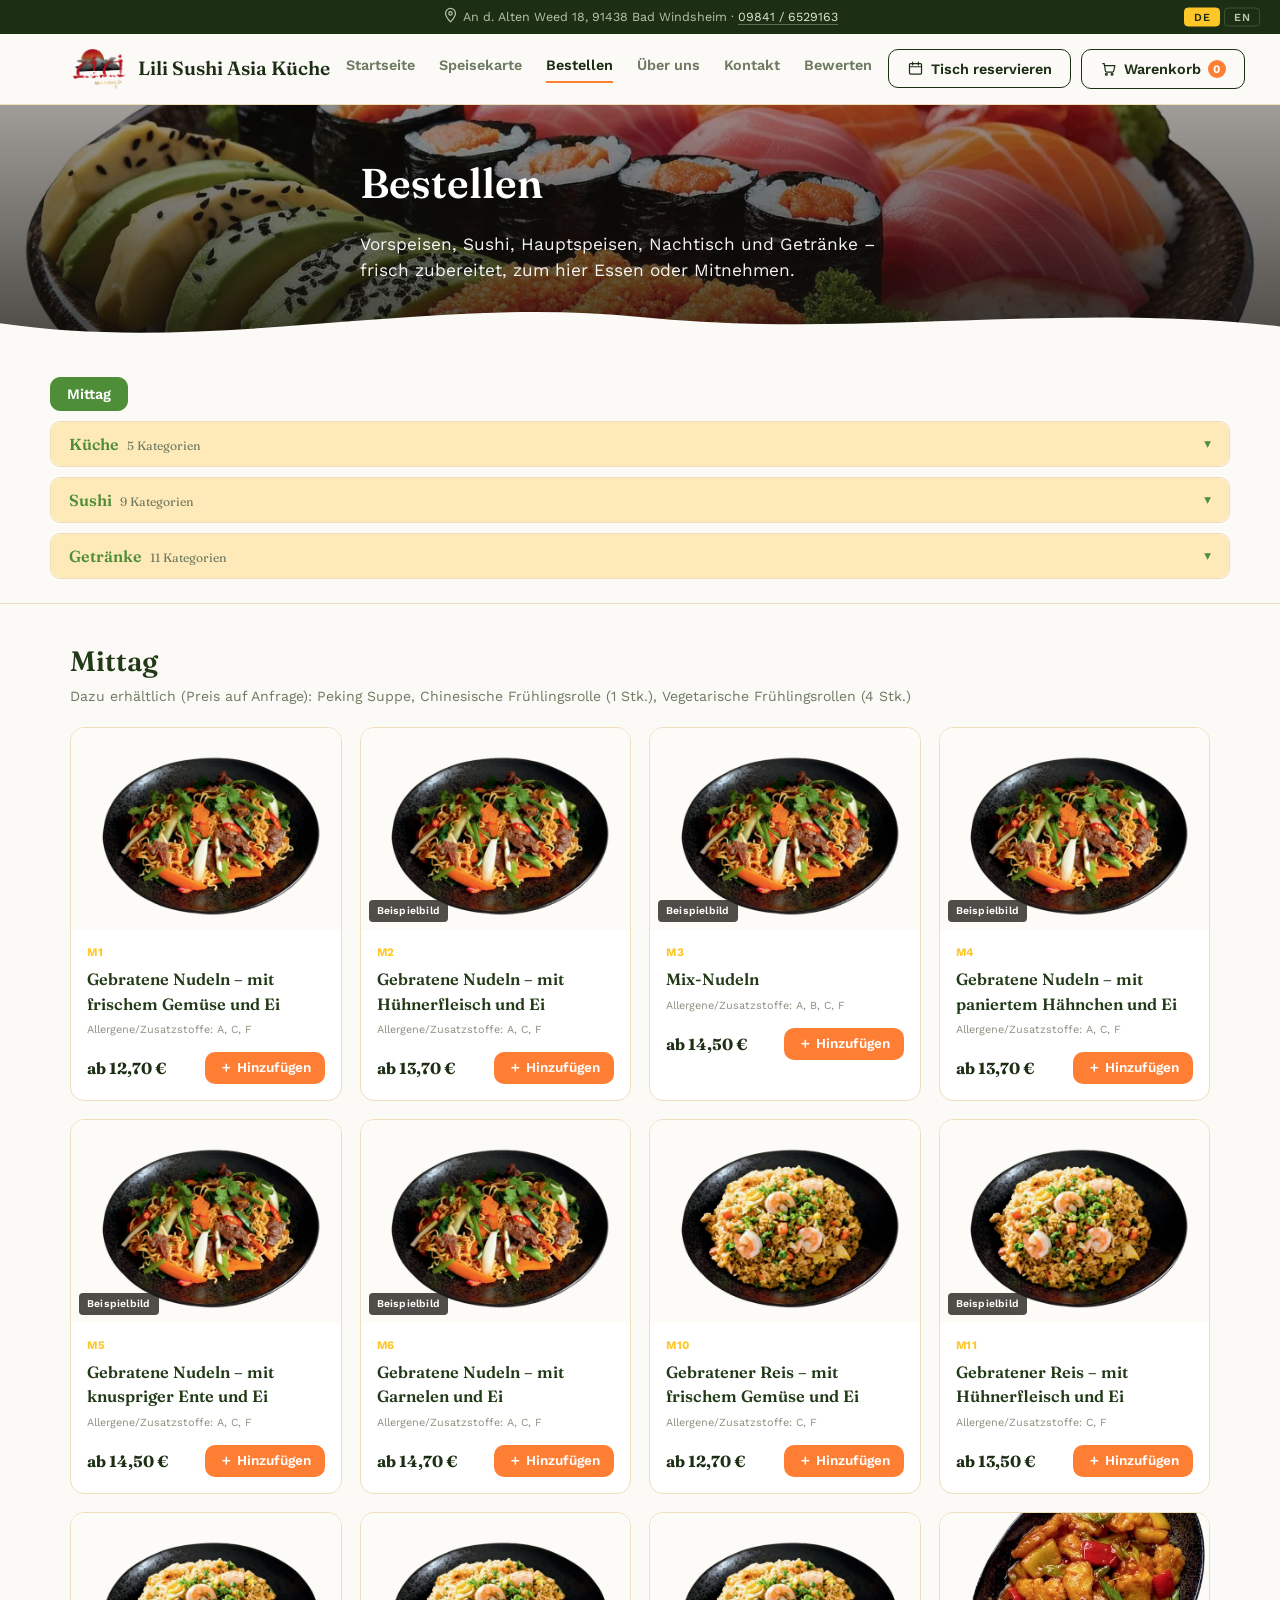
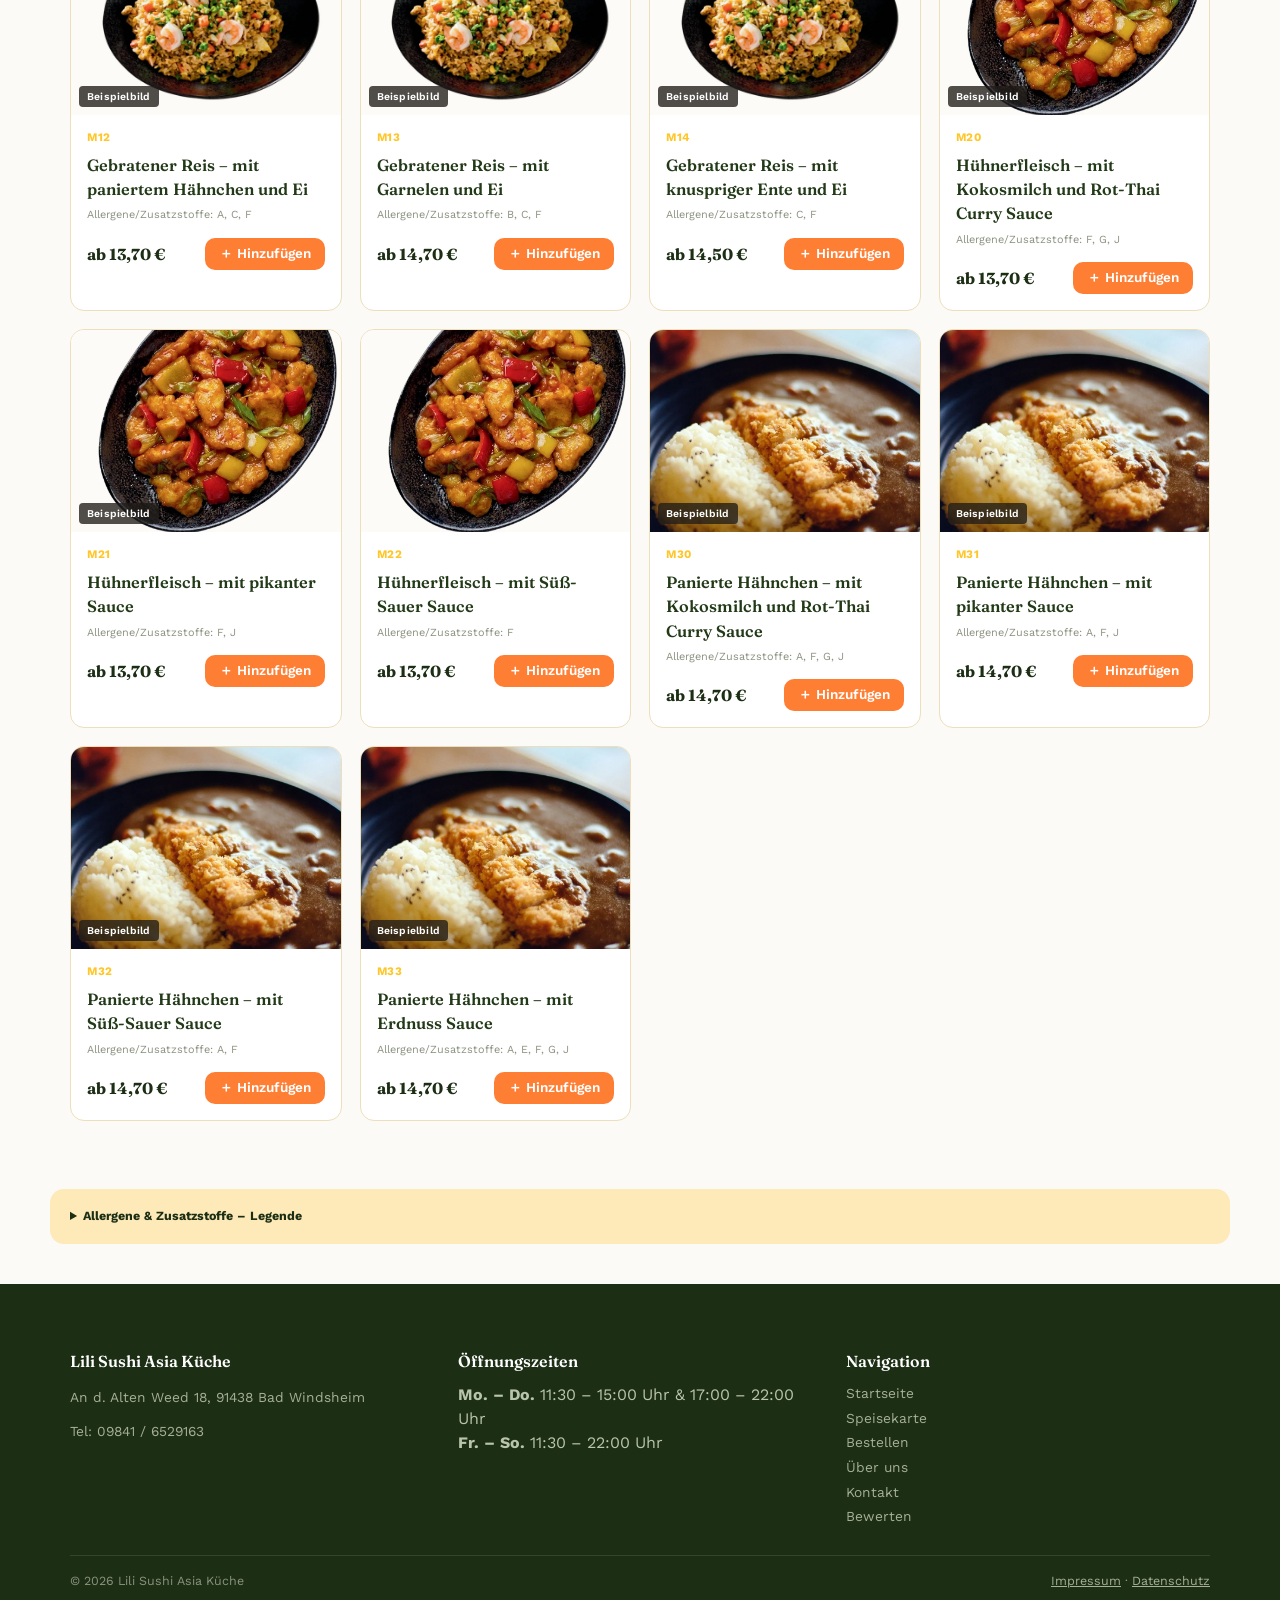
==== commit 12450a40: "Revert header Bestellen button; add floating scroll-to-top + cart shortcut FAB on mobile (hidden nea" ====
--- a/bestellen.html
+++ b/bestellen.html
@@ -34,7 +34,6 @@
     </nav>
     <div class="header-actions">
       <button class="btn btn-outline" data-open-reservation><span class="label"><svg class="icon" viewBox="0 0 24 24"><rect x="3.5" y="5" width="17" height="15" rx="1.5"/><path d="M3.5 9.5h17M8 3v4M16 3v4"/></svg> </span><span data-i18n="reserve_table">Tisch reservieren</span></button>
-      <a href="bestellen.html" class="btn btn-cta" data-i18n="order">Bestellen</a>
       <button class="btn btn-cart" data-open-cart><svg class="icon" viewBox="0 0 24 24"><path d="M4 5h2l1.6 10.2a2 2 0 0 0 2 1.8h7.8a2 2 0 0 0 2-1.6L21 8H6.2"/><circle cx="9" cy="20" r="1.3"/><circle cx="17" cy="20" r="1.3"/></svg> <span class="label" data-i18n="cart">Warenkorb</span> <span class="cart-count">0</span></button>
       <button class="lang-toggle-mobile" id="langToggleMobile" data-lang-toggle aria-label="Sprache wechseln"><span class="lang-toggle-mobile__opt" data-opt="de">DE</span><span class="lang-toggle-mobile__opt" data-opt="en">EN</span></button>
     </div>
@@ -192,6 +191,16 @@
   </div>
 </div>
 
+<div class="scroll-fab" id="scrollFab">
+  <button class="scroll-fab__cart" id="scrollFabCart" data-open-cart aria-label="Warenkorb">
+    <svg class="icon" viewBox="0 0 24 24"><path d="M4 5h2l1.6 10.2a2 2 0 0 0 2 1.8h7.8a2 2 0 0 0 2-1.6L21 8H6.2"/><circle cx="9" cy="20" r="1.3"/><circle cx="17" cy="20" r="1.3"/></svg>
+    <span class="cart-count">0</span>
+  </button>
+  <button class="scroll-fab__top" id="scrollFabTop" aria-label="Nach oben">
+    <svg class="icon" viewBox="0 0 24 24"><path d="M12 19V5M5 12l7-7 7 7"/></svg>
+  </button>
+</div>
+
 <div class="toast" id="toast"></div>
 
 <script type="module" src="js/app.js"></script>
--- a/css/styles.css
+++ b/css/styles.css
@@ -448,6 +448,37 @@
 }
 .toast.show { opacity: 1; transform: translateX(-50%) translateY(0); }
 
+.scroll-fab {
+  display: none;
+  position: fixed; right: 18px; bottom: 22px; z-index: 150;
+  flex-direction: column; align-items: center; gap: 10px;
+}
+.scroll-fab.is-visible { display: flex; }
+.scroll-fab__cart, .scroll-fab__top {
+  width: 48px; height: 48px; border-radius: 50%; border: none;
+  display: flex; align-items: center; justify-content: center;
+  box-shadow: 0 6px 18px rgba(28,46,20,.28);
+  cursor: pointer;
+}
+.scroll-fab__cart {
+  position: relative;
+  background: var(--ember); color: #fff;
+}
+.scroll-fab__cart .icon { width: 20px; height: 20px; }
+.scroll-fab__cart .cart-count {
+  position: absolute; top: -4px; right: -4px;
+  background: var(--ink); color: #fff; font-size: 0.68rem; font-weight: 700;
+  min-width: 18px; height: 18px; border-radius: 999px;
+  display: flex; align-items: center; justify-content: center; padding: 0 4px;
+}
+.scroll-fab__top {
+  background: var(--ink); color: #fff;
+}
+.scroll-fab__top .icon { width: 18px; height: 18px; }
+@media (min-width: 901px) {
+  .scroll-fab { display: none !important; }
+}
+
 /* ---------- Footer / legal ---------- */
 .site-footer { background: var(--ink); color: #B9C4AC; padding: 44px 0 24px; margin-top: 40px; }
 .footer-grid { display: grid; grid-template-columns: repeat(auto-fit, minmax(200px,1fr)); gap: 24px; margin-bottom: 24px; }
